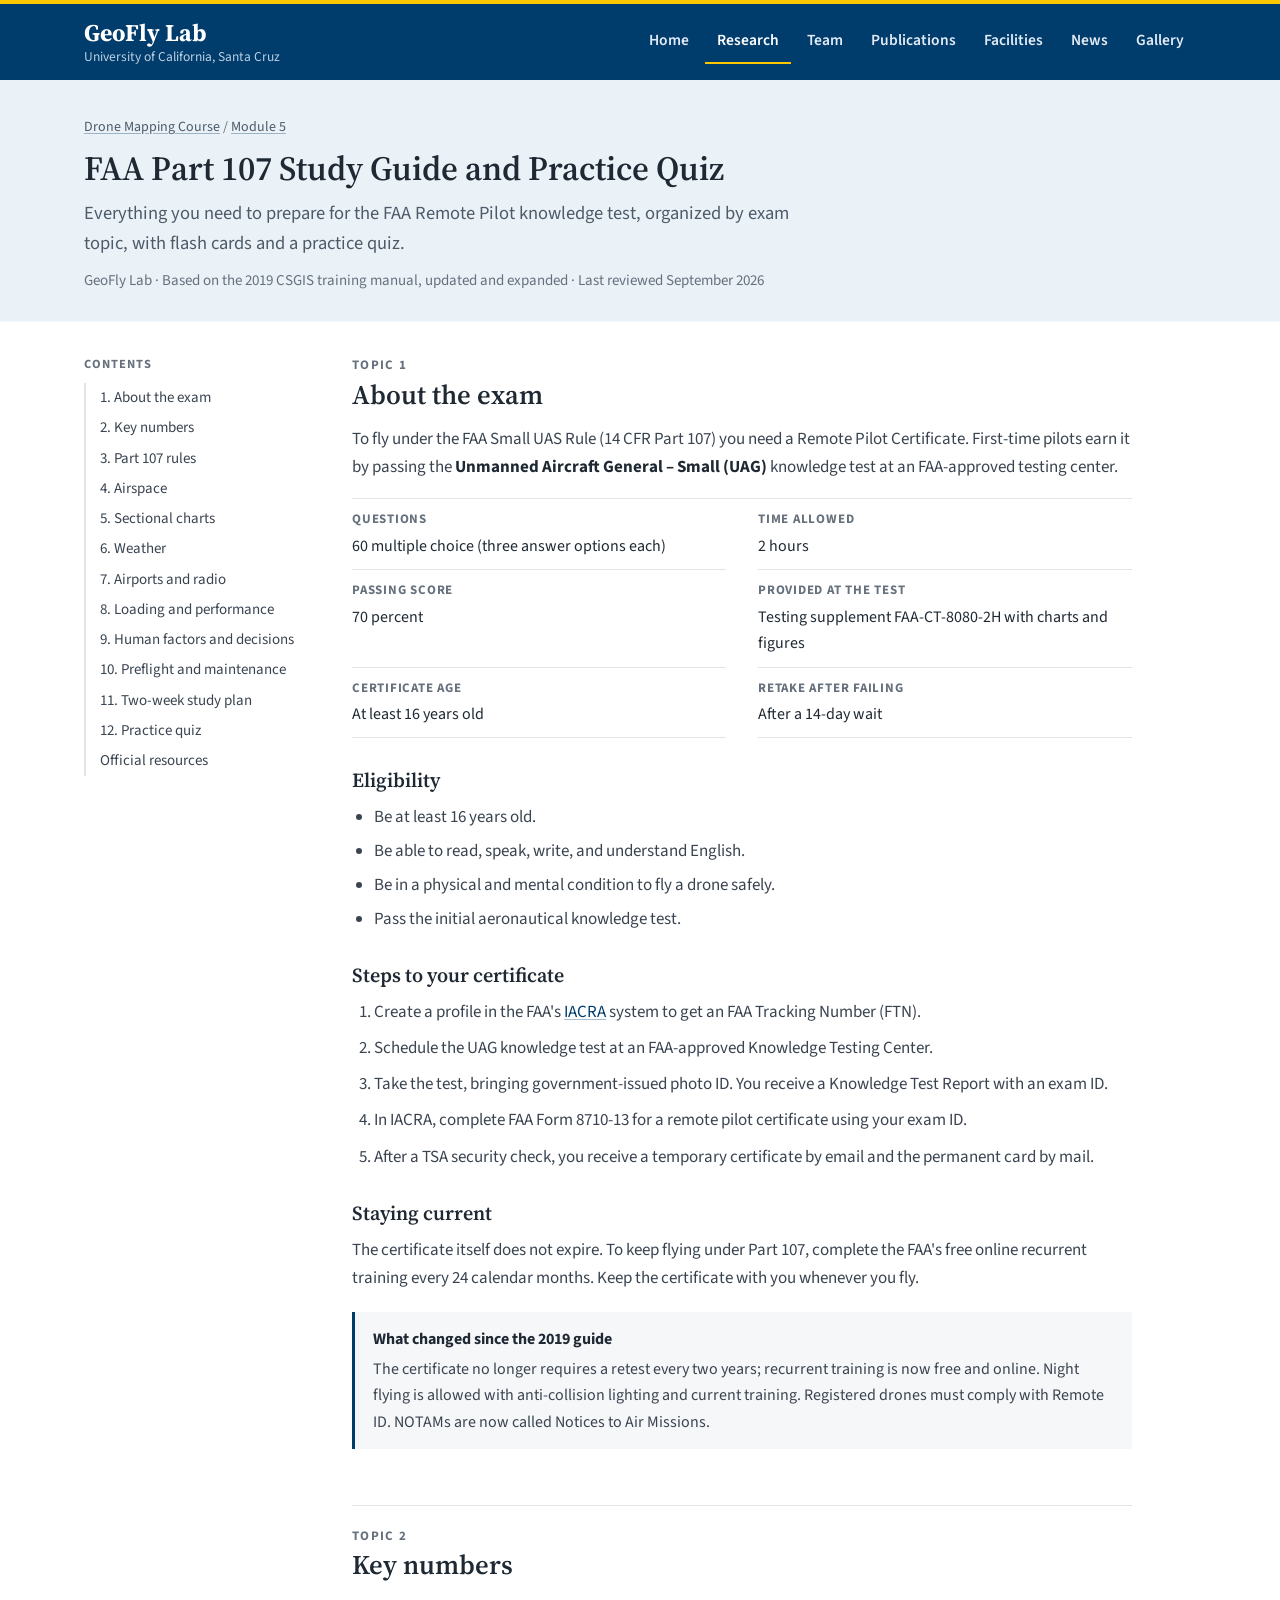
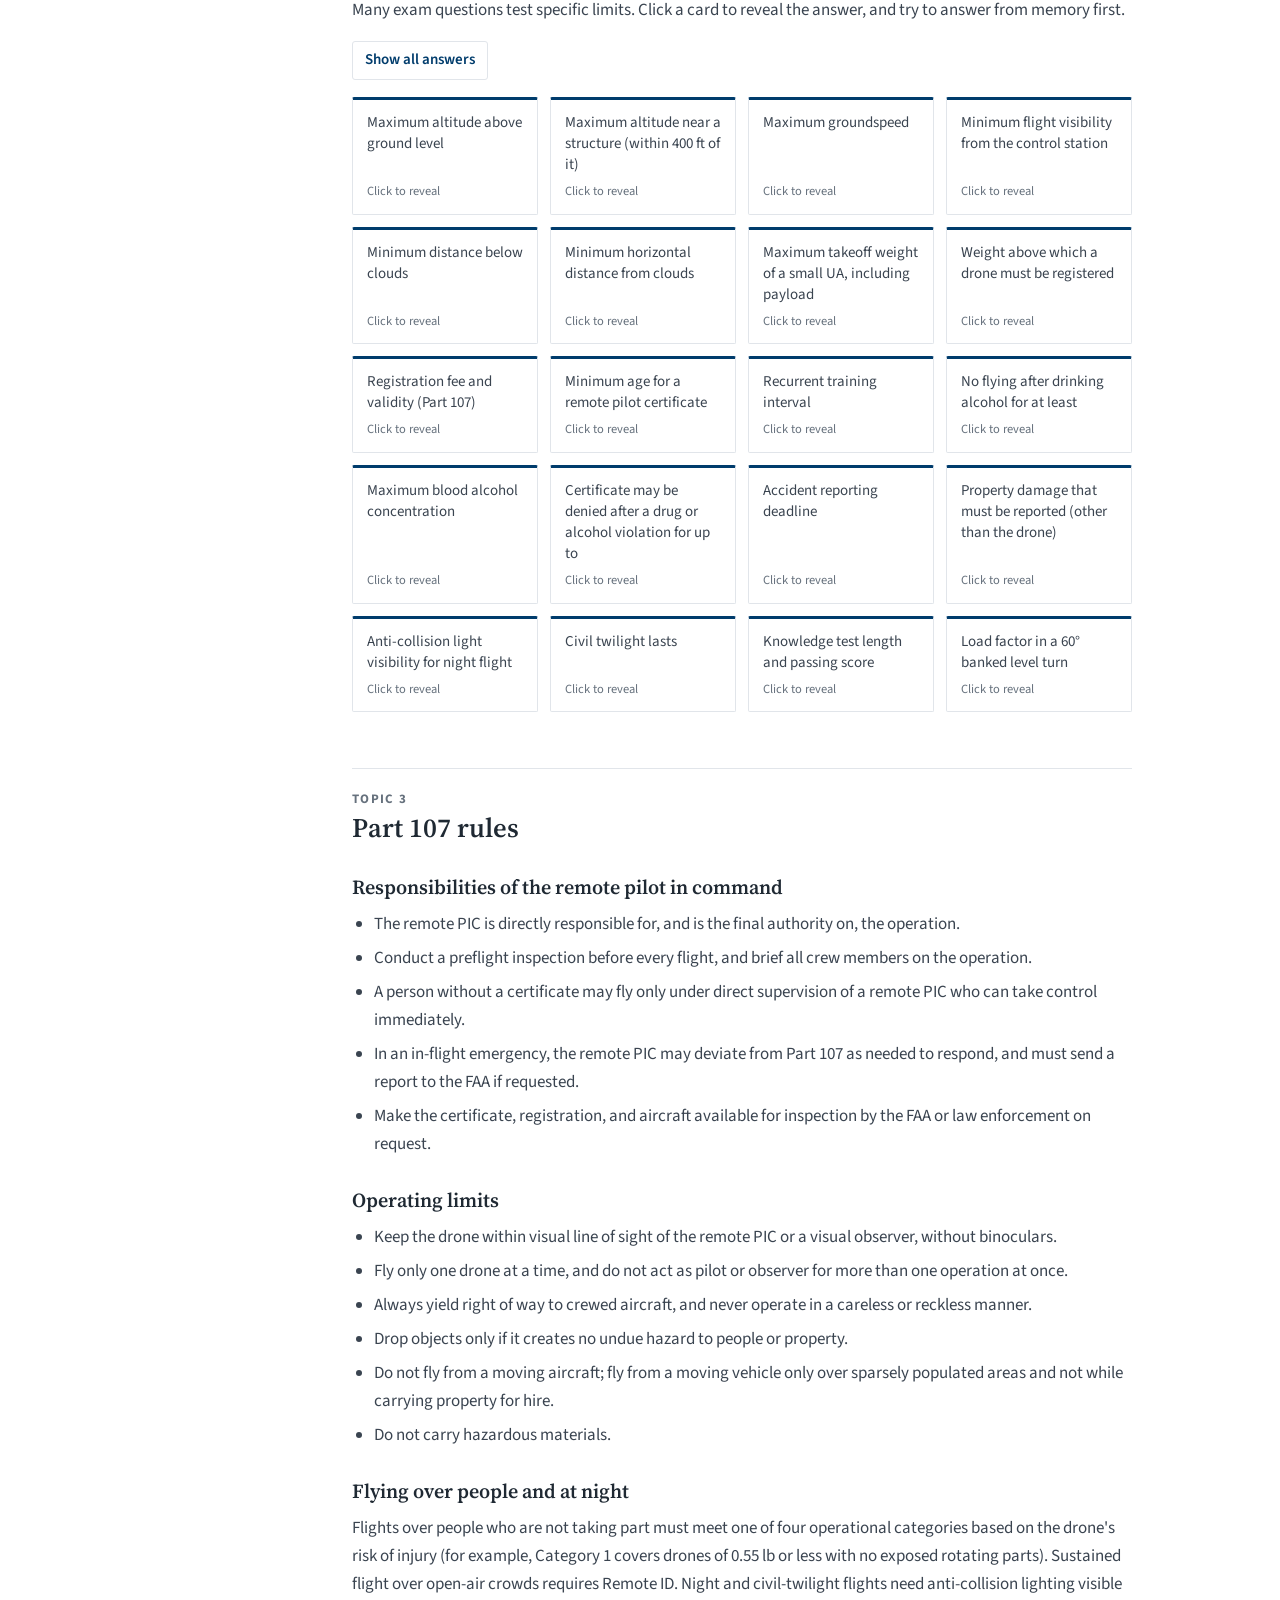
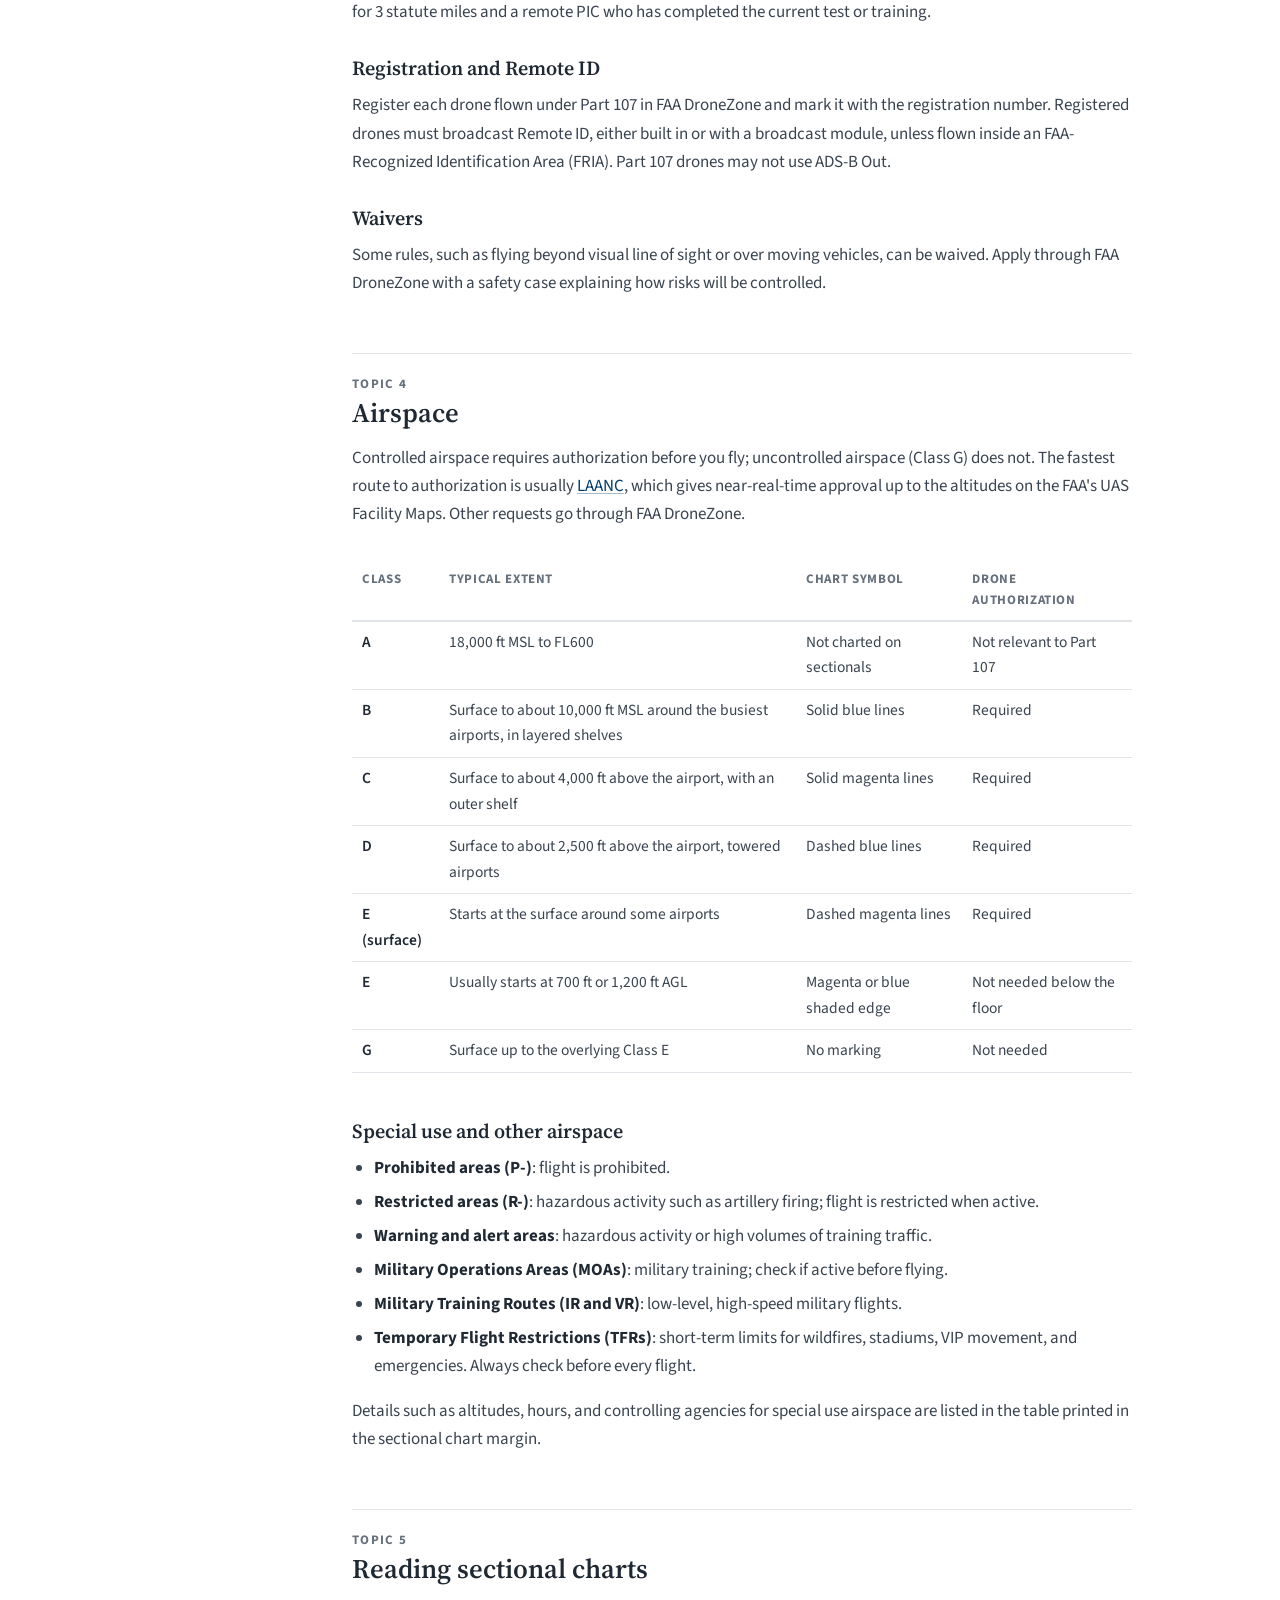
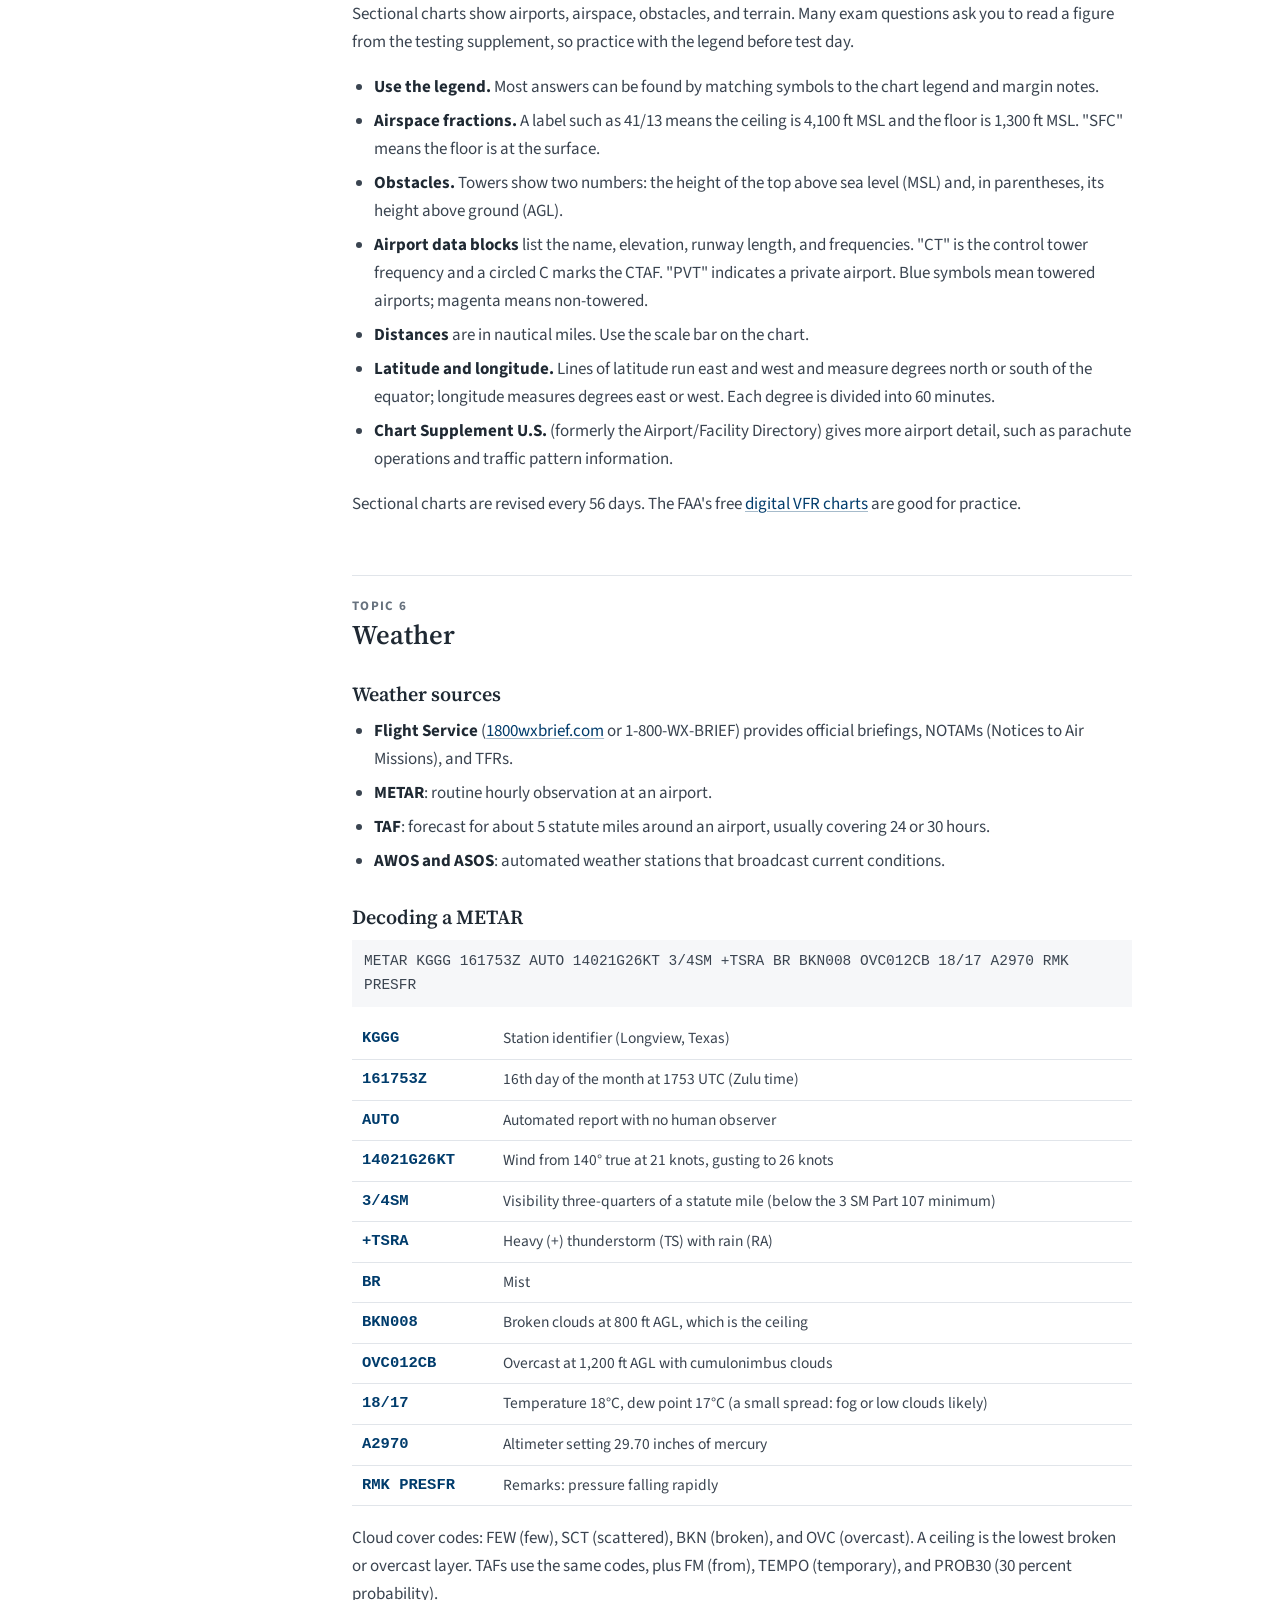
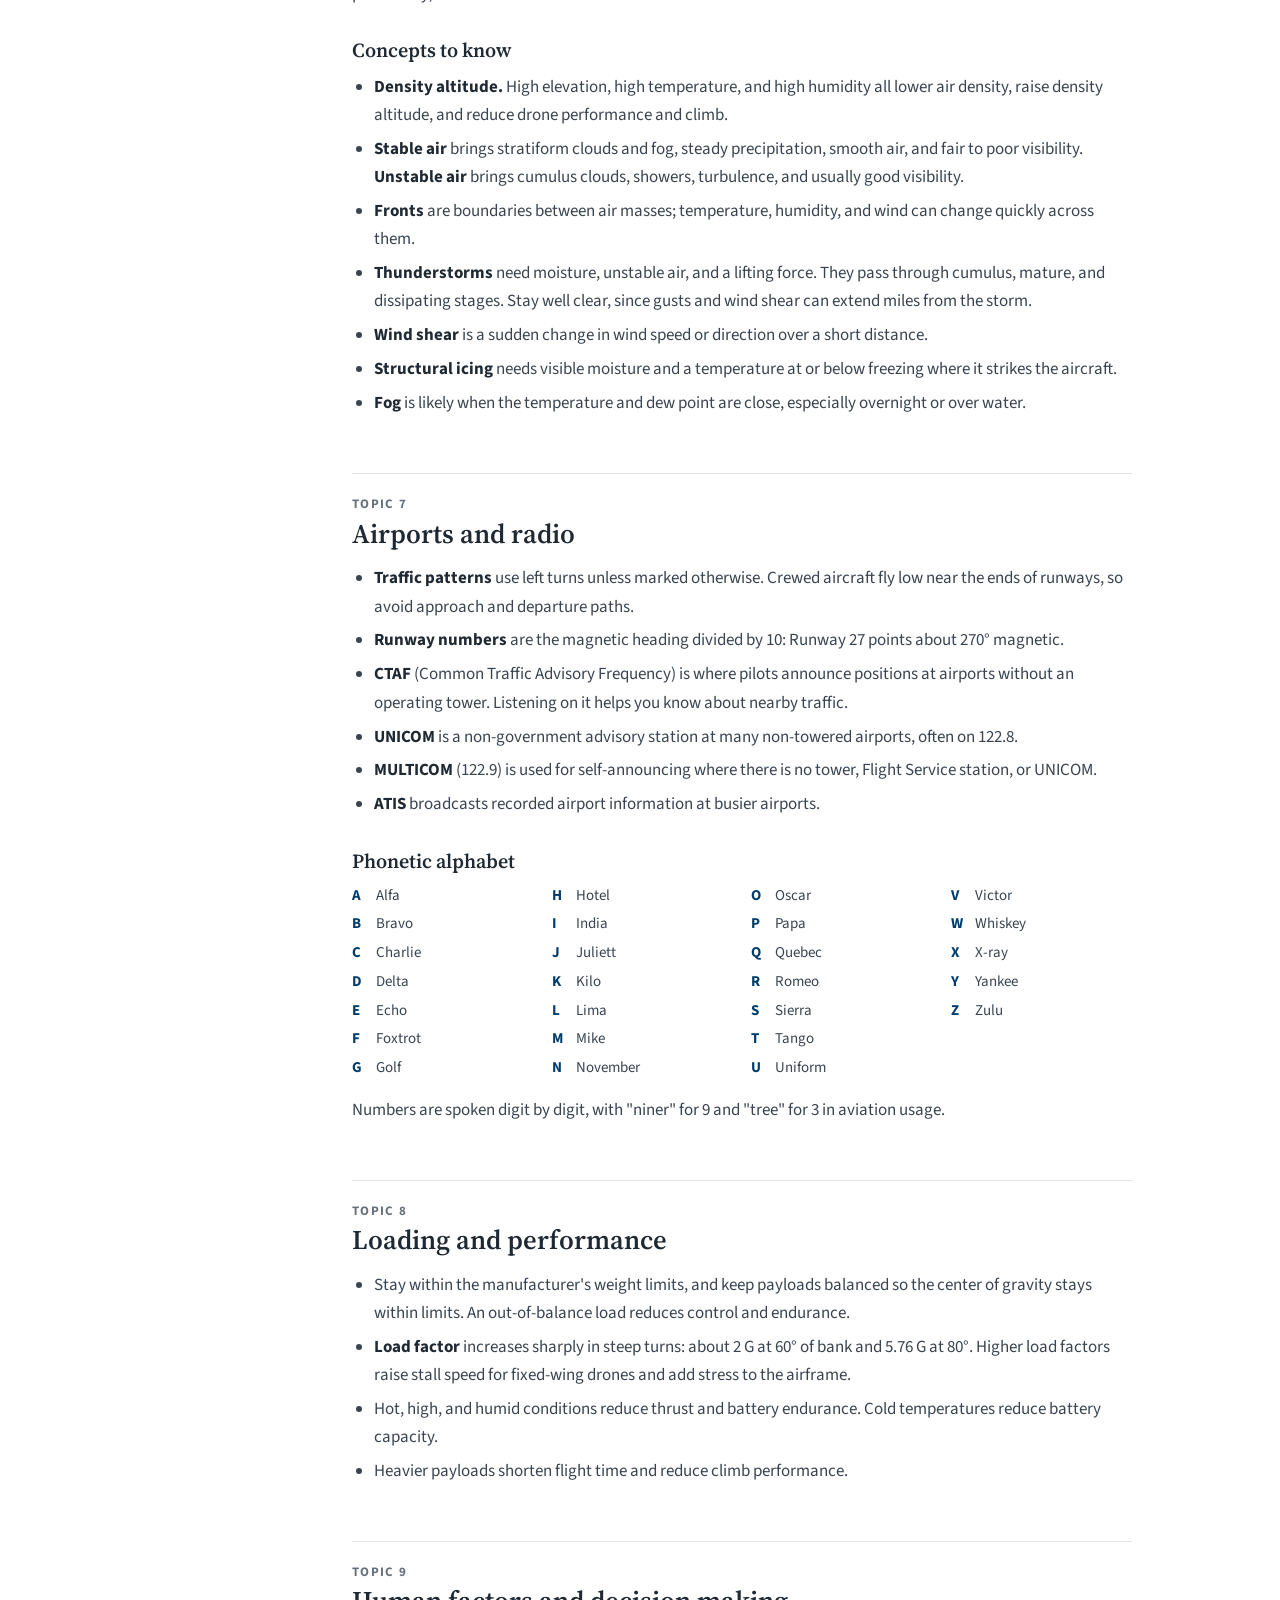
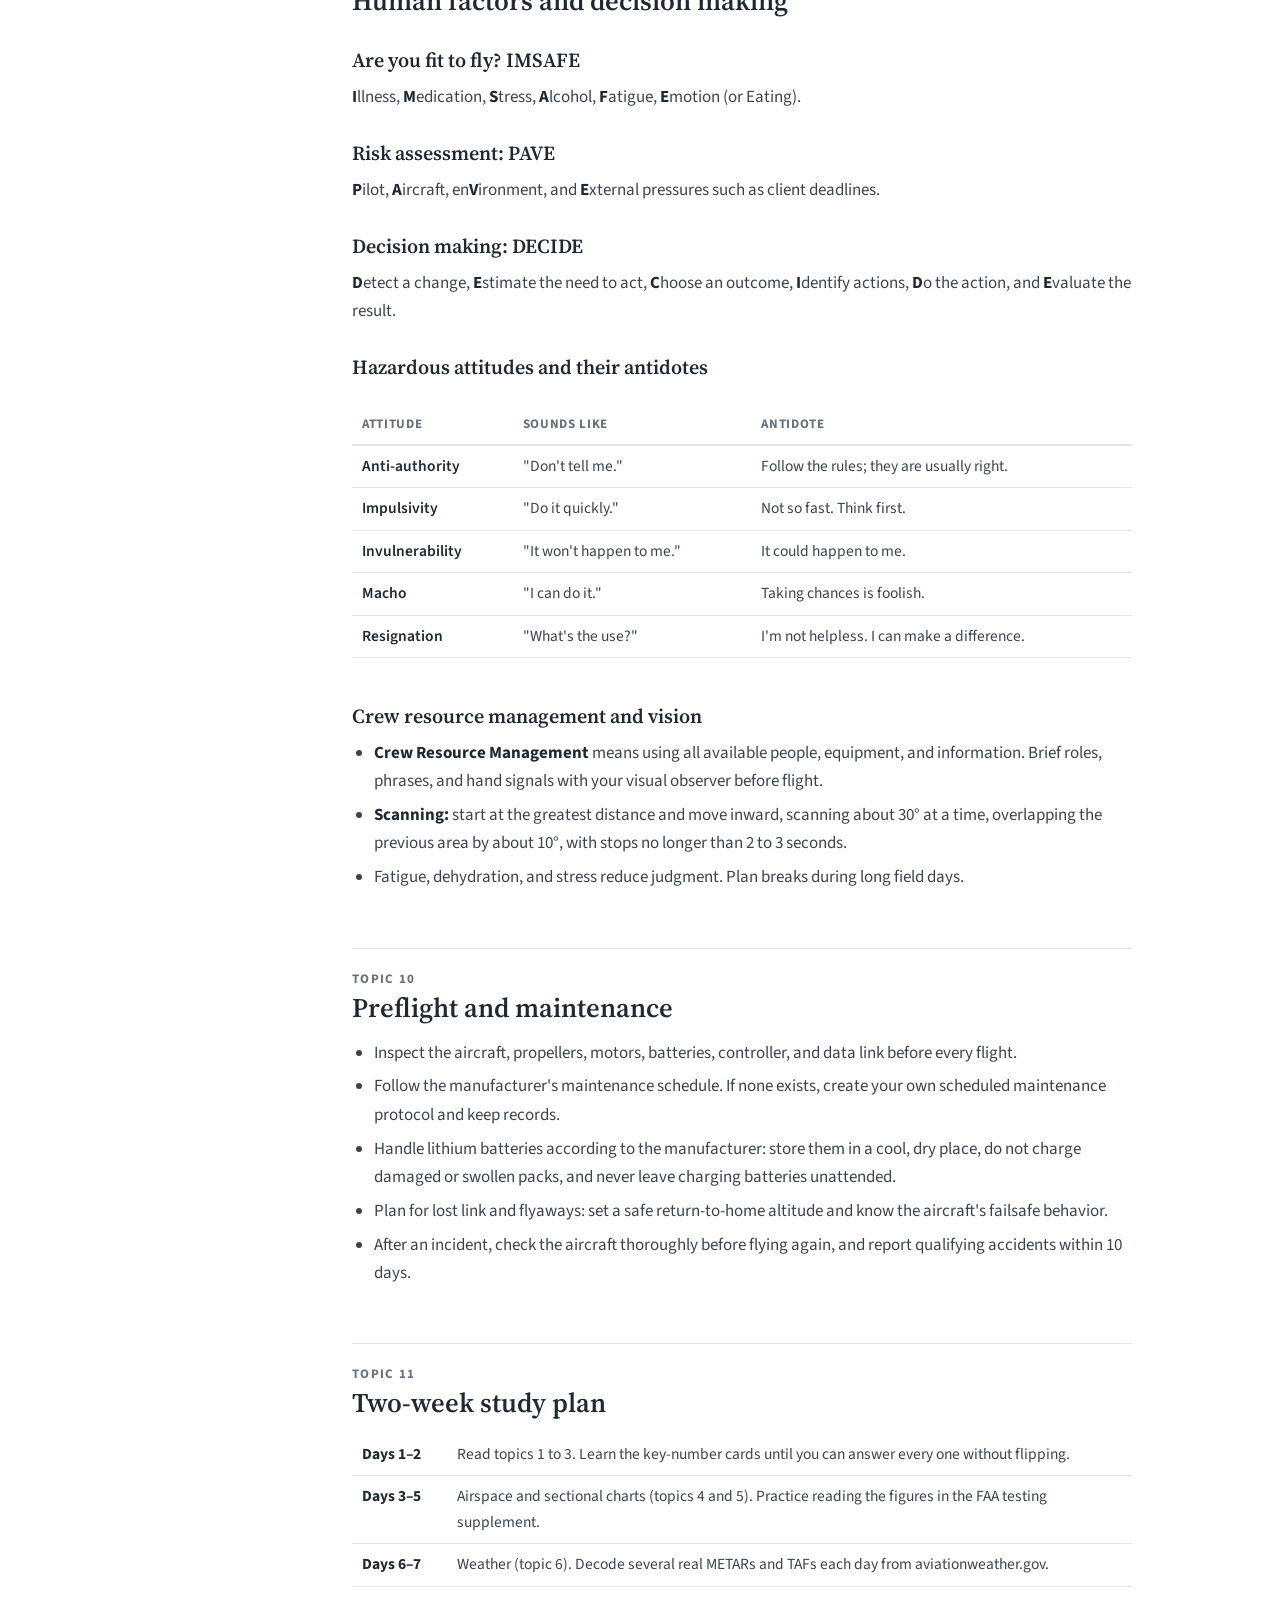
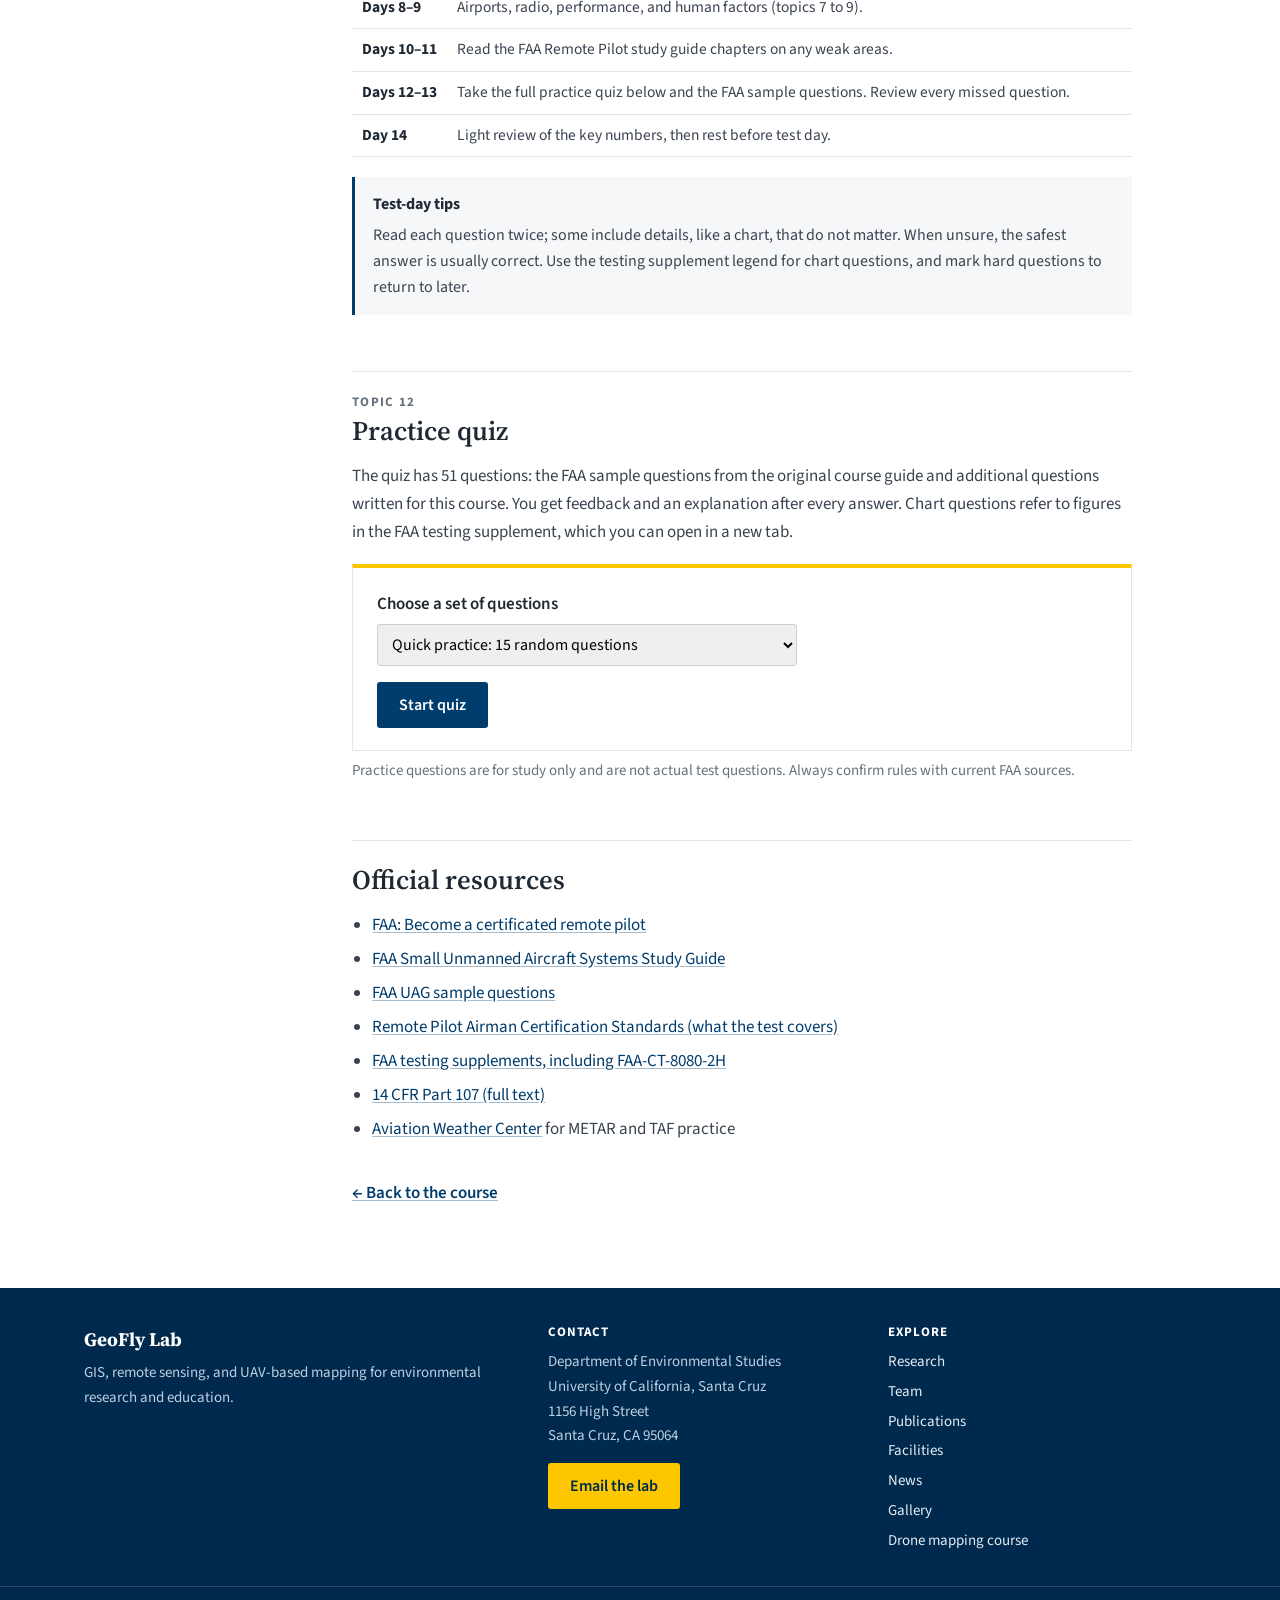
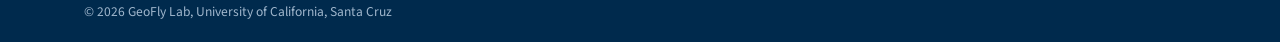
==== part107.html @ 072c8b33 "Add an online Part 107 study guide and practice quiz - New part107.html replaces the 2019 PDF self-s" ====
<!DOCTYPE html>
<html lang="en">
<head>
    <meta charset="utf-8">
    <meta name="viewport" content="width=device-width, initial-scale=1">
    <title>Part 107 Study Guide and Practice Quiz | GeoFly Lab</title>
    <meta name="description" content="Free study guide and interactive practice quiz for the FAA Part 107 Remote Pilot knowledge test, from GeoFly Lab at UC Santa Cruz.">
    <meta name="author" content="GeoFly Lab">
    <link rel="icon" type="image/png" href="https://geofly.io/static/picture/geoflylab_logo.png">
    <link rel="preconnect" href="https://fonts.googleapis.com">
    <link rel="preconnect" href="https://fonts.gstatic.com" crossorigin>
    <link rel="stylesheet" href="https://fonts.googleapis.com/css2?family=Source+Sans+3:wght@400;600;700&family=Source+Serif+4:opsz,wght@8..60,600;8..60,700&display=swap">
    <link rel="stylesheet" href="assets/course.css">
</head>
<body>
<header class="site-header">
    <div class="wrap">
        <a class="brand" href="https://geofly.io/">
            <span class="brand-name">GeoFly Lab</span>
            <span class="brand-sub">University of California, Santa Cruz</span>
        </a>
        <button class="nav-toggle" type="button" aria-expanded="false" aria-controls="site-nav">Menu</button>
        <nav class="site-nav" id="site-nav" aria-label="Main">
            <ul>
                <li><a href="https://geofly.io/">Home</a></li>
                <li><a href="https://geofly.io/project.html" aria-current="page">Research</a></li>
                <li><a href="https://geofly.io/team.html">Team</a></li>
                <li><a href="https://geofly.io/publication.html">Publications</a></li>
                <li><a href="https://geofly.io/facility.html">Facilities</a></li>
                <li><a href="https://geofly.io/post.html">News</a></li>
                <li><a href="https://geofly.io/gallery.html">Gallery</a></li>
            </ul>
        </nav>
    </div>
</header>
<main>
<div class="wrap">
    <div class="page-head">
        <p class="crumbs"><a href="./">Drone Mapping Course</a> / <a href="./#module-5">Module 5</a></p>
        <h1>FAA Part 107 Study Guide and Practice Quiz</h1>
        <p class="lede">Everything you need to prepare for the FAA Remote Pilot knowledge test, organized by exam topic, with flash cards and a practice quiz.</p>
        <p class="course-meta">GeoFly Lab &middot; Based on the 2019 CSGIS training manual, updated and expanded &middot; Last reviewed September 2026</p>
    </div>

    <div class="course">
        <nav class="toc" aria-label="Study guide contents">
            <h2>Contents</h2>
            <ol>
                <li><a href="#exam">1. About the exam</a></li>
                <li><a href="#numbers">2. Key numbers</a></li>
                <li><a href="#rules">3. Part 107 rules</a></li>
                <li><a href="#airspace">4. Airspace</a></li>
                <li><a href="#charts">5. Sectional charts</a></li>
                <li><a href="#weather">6. Weather</a></li>
                <li><a href="#airports">7. Airports and radio</a></li>
                <li><a href="#performance">8. Loading and performance</a></li>
                <li><a href="#human">9. Human factors and decisions</a></li>
                <li><a href="#maintenance">10. Preflight and maintenance</a></li>
                <li><a href="#plan">11. Two-week study plan</a></li>
                <li><a href="#practice">12. Practice quiz</a></li>
                <li><a href="#resources">Official resources</a></li>
            </ol>
        </nav>

        <div class="course-body">

<section id="exam">
    <h2 class="first"><span class="module-num">Topic 1</span>About the exam</h2>
    <p>To fly under the FAA Small UAS Rule (14 CFR Part 107) you need a Remote Pilot Certificate. First-time pilots earn it by passing the <strong>Unmanned Aircraft General &ndash; Small (UAG)</strong> knowledge test at an FAA-approved testing center.</p>
    <dl class="facts">
        <div><dt>Questions</dt><dd>60 multiple choice (three answer options each)</dd></div>
        <div><dt>Time allowed</dt><dd>2 hours</dd></div>
        <div><dt>Passing score</dt><dd>70 percent</dd></div>
        <div><dt>Provided at the test</dt><dd>Testing supplement FAA-CT-8080-2H with charts and figures</dd></div>
        <div><dt>Certificate age</dt><dd>At least 16 years old</dd></div>
        <div><dt>Retake after failing</dt><dd>After a 14-day wait</dd></div>
    </dl>

    <h3>Eligibility</h3>
    <ul>
        <li>Be at least 16 years old.</li>
        <li>Be able to read, speak, write, and understand English.</li>
        <li>Be in a physical and mental condition to fly a drone safely.</li>
        <li>Pass the initial aeronautical knowledge test.</li>
    </ul>

    <h3>Steps to your certificate</h3>
    <ol class="steps-list">
        <li>Create a profile in the FAA's <a href="https://iacra.faa.gov/">IACRA</a> system to get an FAA Tracking Number (FTN).</li>
        <li>Schedule the UAG knowledge test at an FAA-approved Knowledge Testing Center.</li>
        <li>Take the test, bringing government-issued photo ID. You receive a Knowledge Test Report with an exam ID.</li>
        <li>In IACRA, complete FAA Form 8710-13 for a remote pilot certificate using your exam ID.</li>
        <li>After a TSA security check, you receive a temporary certificate by email and the permanent card by mail.</li>
    </ol>

    <h3>Staying current</h3>
    <p>The certificate itself does not expire. To keep flying under Part 107, complete the FAA's free online recurrent training every 24 calendar months. Keep the certificate with you whenever you fly.</p>

    <div class="callout">
        <span class="callout-title">What changed since the 2019 guide</span>
        <p>The certificate no longer requires a retest every two years; recurrent training is now free and online. Night flying is allowed with anti-collision lighting and current training. Registered drones must comply with Remote ID. NOTAMs are now called Notices to Air Missions.</p>
    </div>
</section>

<section id="numbers">
    <h2><span class="module-num">Topic 2</span>Key numbers</h2>
    <p>Many exam questions test specific limits. Click a card to reveal the answer, and try to answer from memory first.</p>
    <p><button type="button" class="text-button" id="flip-all">Show all answers</button></p>
    <div class="cards">
        <button type="button" class="card-flip" aria-pressed="false"><span class="front">Maximum altitude above ground level</span><span class="back">400 ft AGL</span><span class="hint">Click to reveal</span></button>
        <button type="button" class="card-flip" aria-pressed="false"><span class="front">Maximum altitude near a structure (within 400 ft of it)</span><span class="back">400 ft above its top</span><span class="hint">Click to reveal</span></button>
        <button type="button" class="card-flip" aria-pressed="false"><span class="front">Maximum groundspeed</span><span class="back">100 mph (87 knots)</span><span class="hint">Click to reveal</span></button>
        <button type="button" class="card-flip" aria-pressed="false"><span class="front">Minimum flight visibility from the control station</span><span class="back">3 statute miles</span><span class="hint">Click to reveal</span></button>
        <button type="button" class="card-flip" aria-pressed="false"><span class="front">Minimum distance below clouds</span><span class="back">500 ft</span><span class="hint">Click to reveal</span></button>
        <button type="button" class="card-flip" aria-pressed="false"><span class="front">Minimum horizontal distance from clouds</span><span class="back">2,000 ft</span><span class="hint">Click to reveal</span></button>
        <button type="button" class="card-flip" aria-pressed="false"><span class="front">Maximum takeoff weight of a small UA, including payload</span><span class="back">Less than 55 lb</span><span class="hint">Click to reveal</span></button>
        <button type="button" class="card-flip" aria-pressed="false"><span class="front">Weight above which a drone must be registered</span><span class="back">0.55 lb (250 g)</span><span class="hint">Click to reveal</span></button>
        <button type="button" class="card-flip" aria-pressed="false"><span class="front">Registration fee and validity (Part 107)</span><span class="back">$5 per drone, 3 years</span><span class="hint">Click to reveal</span></button>
        <button type="button" class="card-flip" aria-pressed="false"><span class="front">Minimum age for a remote pilot certificate</span><span class="back">16 years</span><span class="hint">Click to reveal</span></button>
        <button type="button" class="card-flip" aria-pressed="false"><span class="front">Recurrent training interval</span><span class="back">Every 24 calendar months</span><span class="hint">Click to reveal</span></button>
        <button type="button" class="card-flip" aria-pressed="false"><span class="front">No flying after drinking alcohol for at least</span><span class="back">8 hours</span><span class="hint">Click to reveal</span></button>
        <button type="button" class="card-flip" aria-pressed="false"><span class="front">Maximum blood alcohol concentration</span><span class="back">Less than 0.04%</span><span class="hint">Click to reveal</span></button>
        <button type="button" class="card-flip" aria-pressed="false"><span class="front">Certificate may be denied after a drug or alcohol violation for up to</span><span class="back">1 year</span><span class="hint">Click to reveal</span></button>
        <button type="button" class="card-flip" aria-pressed="false"><span class="front">Accident reporting deadline</span><span class="back">10 calendar days</span><span class="hint">Click to reveal</span></button>
        <button type="button" class="card-flip" aria-pressed="false"><span class="front">Property damage that must be reported (other than the drone)</span><span class="back">More than $500</span><span class="hint">Click to reveal</span></button>
        <button type="button" class="card-flip" aria-pressed="false"><span class="front">Anti-collision light visibility for night flight</span><span class="back">3 statute miles</span><span class="hint">Click to reveal</span></button>
        <button type="button" class="card-flip" aria-pressed="false"><span class="front">Civil twilight lasts</span><span class="back">30 min before sunrise and after sunset</span><span class="hint">Click to reveal</span></button>
        <button type="button" class="card-flip" aria-pressed="false"><span class="front">Knowledge test length and passing score</span><span class="back">60 questions, 70%</span><span class="hint">Click to reveal</span></button>
        <button type="button" class="card-flip" aria-pressed="false"><span class="front">Load factor in a 60&deg; banked level turn</span><span class="back">2 G</span><span class="hint">Click to reveal</span></button>
    </div>
</section>

<section id="rules">
    <h2><span class="module-num">Topic 3</span>Part 107 rules</h2>
    <h3>Responsibilities of the remote pilot in command</h3>
    <ul>
        <li>The remote PIC is directly responsible for, and is the final authority on, the operation.</li>
        <li>Conduct a preflight inspection before every flight, and brief all crew members on the operation.</li>
        <li>A person without a certificate may fly only under direct supervision of a remote PIC who can take control immediately.</li>
        <li>In an in-flight emergency, the remote PIC may deviate from Part 107 as needed to respond, and must send a report to the FAA if requested.</li>
        <li>Make the certificate, registration, and aircraft available for inspection by the FAA or law enforcement on request.</li>
    </ul>
    <h3>Operating limits</h3>
    <ul>
        <li>Keep the drone within visual line of sight of the remote PIC or a visual observer, without binoculars.</li>
        <li>Fly only one drone at a time, and do not act as pilot or observer for more than one operation at once.</li>
        <li>Always yield right of way to crewed aircraft, and never operate in a careless or reckless manner.</li>
        <li>Drop objects only if it creates no undue hazard to people or property.</li>
        <li>Do not fly from a moving aircraft; fly from a moving vehicle only over sparsely populated areas and not while carrying property for hire.</li>
        <li>Do not carry hazardous materials.</li>
    </ul>
    <h3>Flying over people and at night</h3>
    <p>Flights over people who are not taking part must meet one of four operational categories based on the drone's risk of injury (for example, Category 1 covers drones of 0.55 lb or less with no exposed rotating parts). Sustained flight over open-air crowds requires Remote ID. Night and civil-twilight flights need anti-collision lighting visible for 3 statute miles and a remote PIC who has completed the current test or training.</p>
    <h3>Registration and Remote ID</h3>
    <p>Register each drone flown under Part 107 in FAA DroneZone and mark it with the registration number. Registered drones must broadcast Remote ID, either built in or with a broadcast module, unless flown inside an FAA-Recognized Identification Area (FRIA). Part 107 drones may not use ADS-B Out.</p>
    <h3>Waivers</h3>
    <p>Some rules, such as flying beyond visual line of sight or over moving vehicles, can be waived. Apply through FAA DroneZone with a safety case explaining how risks will be controlled.</p>
</section>

<section id="airspace">
    <h2><span class="module-num">Topic 4</span>Airspace</h2>
    <p>Controlled airspace requires authorization before you fly; uncontrolled airspace (Class G) does not. The fastest route to authorization is usually <a href="https://www.faa.gov/uas/programs_partnerships/data_exchange">LAANC</a>, which gives near-real-time approval up to the altitudes on the FAA's UAS Facility Maps. Other requests go through FAA DroneZone.</p>
    <div class="table-wrap">
        <table class="params">
            <thead><tr><th scope="col">Class</th><th scope="col">Typical extent</th><th scope="col">Chart symbol</th><th scope="col">Drone authorization</th></tr></thead>
            <tbody>
                <tr><th scope="row">A</th><td>18,000 ft MSL to FL600</td><td>Not charted on sectionals</td><td>Not relevant to Part 107</td></tr>
                <tr><th scope="row">B</th><td>Surface to about 10,000 ft MSL around the busiest airports, in layered shelves</td><td>Solid blue lines</td><td>Required</td></tr>
                <tr><th scope="row">C</th><td>Surface to about 4,000 ft above the airport, with an outer shelf</td><td>Solid magenta lines</td><td>Required</td></tr>
                <tr><th scope="row">D</th><td>Surface to about 2,500 ft above the airport, towered airports</td><td>Dashed blue lines</td><td>Required</td></tr>
                <tr><th scope="row">E (surface)</th><td>Starts at the surface around some airports</td><td>Dashed magenta lines</td><td>Required</td></tr>
                <tr><th scope="row">E</th><td>Usually starts at 700 ft or 1,200 ft AGL</td><td>Magenta or blue shaded edge</td><td>Not needed below the floor</td></tr>
                <tr><th scope="row">G</th><td>Surface up to the overlying Class E</td><td>No marking</td><td>Not needed</td></tr>
            </tbody>
        </table>
    </div>
    <h3>Special use and other airspace</h3>
    <ul>
        <li><strong>Prohibited areas (P-)</strong>: flight is prohibited.</li>
        <li><strong>Restricted areas (R-)</strong>: hazardous activity such as artillery firing; flight is restricted when active.</li>
        <li><strong>Warning and alert areas</strong>: hazardous activity or high volumes of training traffic.</li>
        <li><strong>Military Operations Areas (MOAs)</strong>: military training; check if active before flying.</li>
        <li><strong>Military Training Routes (IR and VR)</strong>: low-level, high-speed military flights.</li>
        <li><strong>Temporary Flight Restrictions (TFRs)</strong>: short-term limits for wildfires, stadiums, VIP movement, and emergencies. Always check before every flight.</li>
    </ul>
    <p>Details such as altitudes, hours, and controlling agencies for special use airspace are listed in the table printed in the sectional chart margin.</p>
</section>

<section id="charts">
    <h2><span class="module-num">Topic 5</span>Reading sectional charts</h2>
    <p>Sectional charts show airports, airspace, obstacles, and terrain. Many exam questions ask you to read a figure from the testing supplement, so practice with the legend before test day.</p>
    <ul>
        <li><strong>Use the legend.</strong> Most answers can be found by matching symbols to the chart legend and margin notes.</li>
        <li><strong>Airspace fractions.</strong> A label such as 41/13 means the ceiling is 4,100 ft MSL and the floor is 1,300 ft MSL. "SFC" means the floor is at the surface.</li>
        <li><strong>Obstacles.</strong> Towers show two numbers: the height of the top above sea level (MSL) and, in parentheses, its height above ground (AGL).</li>
        <li><strong>Airport data blocks</strong> list the name, elevation, runway length, and frequencies. "CT" is the control tower frequency and a circled C marks the CTAF. "PVT" indicates a private airport. Blue symbols mean towered airports; magenta means non-towered.</li>
        <li><strong>Distances</strong> are in nautical miles. Use the scale bar on the chart.</li>
        <li><strong>Latitude and longitude.</strong> Lines of latitude run east and west and measure degrees north or south of the equator; longitude measures degrees east or west. Each degree is divided into 60 minutes.</li>
        <li><strong>Chart Supplement U.S.</strong> (formerly the Airport/Facility Directory) gives more airport detail, such as parachute operations and traffic pattern information.</li>
    </ul>
    <p>Sectional charts are revised every 56 days. The FAA's free <a href="https://www.faa.gov/air_traffic/flight_info/aeronav/digital_products/vfr/">digital VFR charts</a> are good for practice.</p>
</section>

<section id="weather">
    <h2><span class="module-num">Topic 6</span>Weather</h2>
    <h3>Weather sources</h3>
    <ul>
        <li><strong>Flight Service</strong> (<a href="https://www.1800wxbrief.com/">1800wxbrief.com</a> or 1-800-WX-BRIEF) provides official briefings, NOTAMs (Notices to Air Missions), and TFRs.</li>
        <li><strong>METAR</strong>: routine hourly observation at an airport.</li>
        <li><strong>TAF</strong>: forecast for about 5 statute miles around an airport, usually covering 24 or 30 hours.</li>
        <li><strong>AWOS and ASOS</strong>: automated weather stations that broadcast current conditions.</li>
    </ul>
    <h3>Decoding a METAR</h3>
    <span class="code">METAR KGGG 161753Z AUTO 14021G26KT 3/4SM +TSRA BR BKN008 OVC012CB 18/17 A2970 RMK PRESFR</span>
    <table class="decode">
        <tbody>
            <tr><th>KGGG</th><td>Station identifier (Longview, Texas)</td></tr>
            <tr><th>161753Z</th><td>16th day of the month at 1753 UTC (Zulu time)</td></tr>
            <tr><th>AUTO</th><td>Automated report with no human observer</td></tr>
            <tr><th>14021G26KT</th><td>Wind from 140&deg; true at 21 knots, gusting to 26 knots</td></tr>
            <tr><th>3/4SM</th><td>Visibility three-quarters of a statute mile (below the 3 SM Part 107 minimum)</td></tr>
            <tr><th>+TSRA</th><td>Heavy (+) thunderstorm (TS) with rain (RA)</td></tr>
            <tr><th>BR</th><td>Mist</td></tr>
            <tr><th>BKN008</th><td>Broken clouds at 800 ft AGL, which is the ceiling</td></tr>
            <tr><th>OVC012CB</th><td>Overcast at 1,200 ft AGL with cumulonimbus clouds</td></tr>
            <tr><th>18/17</th><td>Temperature 18&deg;C, dew point 17&deg;C (a small spread: fog or low clouds likely)</td></tr>
            <tr><th>A2970</th><td>Altimeter setting 29.70 inches of mercury</td></tr>
            <tr><th>RMK PRESFR</th><td>Remarks: pressure falling rapidly</td></tr>
        </tbody>
    </table>
    <p>Cloud cover codes: FEW (few), SCT (scattered), BKN (broken), and OVC (overcast). A ceiling is the lowest broken or overcast layer. TAFs use the same codes, plus FM (from), TEMPO (temporary), and PROB30 (30 percent probability).</p>
    <h3>Concepts to know</h3>
    <ul>
        <li><strong>Density altitude.</strong> High elevation, high temperature, and high humidity all lower air density, raise density altitude, and reduce drone performance and climb.</li>
        <li><strong>Stable air</strong> brings stratiform clouds and fog, steady precipitation, smooth air, and fair to poor visibility. <strong>Unstable air</strong> brings cumulus clouds, showers, turbulence, and usually good visibility.</li>
        <li><strong>Fronts</strong> are boundaries between air masses; temperature, humidity, and wind can change quickly across them.</li>
        <li><strong>Thunderstorms</strong> need moisture, unstable air, and a lifting force. They pass through cumulus, mature, and dissipating stages. Stay well clear, since gusts and wind shear can extend miles from the storm.</li>
        <li><strong>Wind shear</strong> is a sudden change in wind speed or direction over a short distance.</li>
        <li><strong>Structural icing</strong> needs visible moisture and a temperature at or below freezing where it strikes the aircraft.</li>
        <li><strong>Fog</strong> is likely when the temperature and dew point are close, especially overnight or over water.</li>
    </ul>
</section>

<section id="airports">
    <h2><span class="module-num">Topic 7</span>Airports and radio</h2>
    <ul>
        <li><strong>Traffic patterns</strong> use left turns unless marked otherwise. Crewed aircraft fly low near the ends of runways, so avoid approach and departure paths.</li>
        <li><strong>Runway numbers</strong> are the magnetic heading divided by 10: Runway 27 points about 270&deg; magnetic.</li>
        <li><strong>CTAF</strong> (Common Traffic Advisory Frequency) is where pilots announce positions at airports without an operating tower. Listening on it helps you know about nearby traffic.</li>
        <li><strong>UNICOM</strong> is a non-government advisory station at many non-towered airports, often on 122.8.</li>
        <li><strong>MULTICOM</strong> (122.9) is used for self-announcing where there is no tower, Flight Service station, or UNICOM.</li>
        <li><strong>ATIS</strong> broadcasts recorded airport information at busier airports.</li>
    </ul>
    <h3>Phonetic alphabet</h3>
    <ul class="alpha">
        <li><b>A</b> Alfa</li><li><b>B</b> Bravo</li><li><b>C</b> Charlie</li><li><b>D</b> Delta</li><li><b>E</b> Echo</li><li><b>F</b> Foxtrot</li><li><b>G</b> Golf</li>
        <li><b>H</b> Hotel</li><li><b>I</b> India</li><li><b>J</b> Juliett</li><li><b>K</b> Kilo</li><li><b>L</b> Lima</li><li><b>M</b> Mike</li><li><b>N</b> November</li>
        <li><b>O</b> Oscar</li><li><b>P</b> Papa</li><li><b>Q</b> Quebec</li><li><b>R</b> Romeo</li><li><b>S</b> Sierra</li><li><b>T</b> Tango</li><li><b>U</b> Uniform</li>
        <li><b>V</b> Victor</li><li><b>W</b> Whiskey</li><li><b>X</b> X-ray</li><li><b>Y</b> Yankee</li><li><b>Z</b> Zulu</li>
    </ul>
    <p>Numbers are spoken digit by digit, with "niner" for 9 and "tree" for 3 in aviation usage.</p>
</section>

<section id="performance">
    <h2><span class="module-num">Topic 8</span>Loading and performance</h2>
    <ul>
        <li>Stay within the manufacturer's weight limits, and keep payloads balanced so the center of gravity stays within limits. An out-of-balance load reduces control and endurance.</li>
        <li><strong>Load factor</strong> increases sharply in steep turns: about 2 G at 60&deg; of bank and 5.76 G at 80&deg;. Higher load factors raise stall speed for fixed-wing drones and add stress to the airframe.</li>
        <li>Hot, high, and humid conditions reduce thrust and battery endurance. Cold temperatures reduce battery capacity.</li>
        <li>Heavier payloads shorten flight time and reduce climb performance.</li>
    </ul>
</section>

<section id="human">
    <h2><span class="module-num">Topic 9</span>Human factors and decision making</h2>
    <h3>Are you fit to fly? IMSAFE</h3>
    <p><strong>I</strong>llness, <strong>M</strong>edication, <strong>S</strong>tress, <strong>A</strong>lcohol, <strong>F</strong>atigue, <strong>E</strong>motion (or Eating).</p>
    <h3>Risk assessment: PAVE</h3>
    <p><strong>P</strong>ilot, <strong>A</strong>ircraft, en<strong>V</strong>ironment, and <strong>E</strong>xternal pressures such as client deadlines.</p>
    <h3>Decision making: DECIDE</h3>
    <p><strong>D</strong>etect a change, <strong>E</strong>stimate the need to act, <strong>C</strong>hoose an outcome, <strong>I</strong>dentify actions, <strong>D</strong>o the action, and <strong>E</strong>valuate the result.</p>
    <h3>Hazardous attitudes and their antidotes</h3>
    <div class="table-wrap">
        <table class="params">
            <thead><tr><th scope="col">Attitude</th><th scope="col">Sounds like</th><th scope="col">Antidote</th></tr></thead>
            <tbody>
                <tr><th scope="row">Anti-authority</th><td>"Don't tell me."</td><td>Follow the rules; they are usually right.</td></tr>
                <tr><th scope="row">Impulsivity</th><td>"Do it quickly."</td><td>Not so fast. Think first.</td></tr>
                <tr><th scope="row">Invulnerability</th><td>"It won't happen to me."</td><td>It could happen to me.</td></tr>
                <tr><th scope="row">Macho</th><td>"I can do it."</td><td>Taking chances is foolish.</td></tr>
                <tr><th scope="row">Resignation</th><td>"What's the use?"</td><td>I'm not helpless. I can make a difference.</td></tr>
            </tbody>
        </table>
    </div>
    <h3>Crew resource management and vision</h3>
    <ul>
        <li><strong>Crew Resource Management</strong> means using all available people, equipment, and information. Brief roles, phrases, and hand signals with your visual observer before flight.</li>
        <li><strong>Scanning:</strong> start at the greatest distance and move inward, scanning about 30&deg; at a time, overlapping the previous area by about 10&deg;, with stops no longer than 2 to 3 seconds.</li>
        <li>Fatigue, dehydration, and stress reduce judgment. Plan breaks during long field days.</li>
    </ul>
</section>

<section id="maintenance">
    <h2><span class="module-num">Topic 10</span>Preflight and maintenance</h2>
    <ul>
        <li>Inspect the aircraft, propellers, motors, batteries, controller, and data link before every flight.</li>
        <li>Follow the manufacturer's maintenance schedule. If none exists, create your own scheduled maintenance protocol and keep records.</li>
        <li>Handle lithium batteries according to the manufacturer: store them in a cool, dry place, do not charge damaged or swollen packs, and never leave charging batteries unattended.</li>
        <li>Plan for lost link and flyaways: set a safe return-to-home altitude and know the aircraft's failsafe behavior.</li>
        <li>After an incident, check the aircraft thoroughly before flying again, and report qualifying accidents within 10 days.</li>
    </ul>
</section>

<section id="plan">
    <h2><span class="module-num">Topic 11</span>Two-week study plan</h2>
    <div class="table-wrap">
        <table class="plan">
            <tbody>
                <tr><th scope="row">Days 1&ndash;2</th><td>Read topics 1 to 3. Learn the key-number cards until you can answer every one without flipping.</td></tr>
                <tr><th scope="row">Days 3&ndash;5</th><td>Airspace and sectional charts (topics 4 and 5). Practice reading the figures in the FAA testing supplement.</td></tr>
                <tr><th scope="row">Days 6&ndash;7</th><td>Weather (topic 6). Decode several real METARs and TAFs each day from aviationweather.gov.</td></tr>
                <tr><th scope="row">Days 8&ndash;9</th><td>Airports, radio, performance, and human factors (topics 7 to 9).</td></tr>
                <tr><th scope="row">Days 10&ndash;11</th><td>Read the FAA Remote Pilot study guide chapters on any weak areas.</td></tr>
                <tr><th scope="row">Days 12&ndash;13</th><td>Take the full practice quiz below and the FAA sample questions. Review every missed question.</td></tr>
                <tr><th scope="row">Day 14</th><td>Light review of the key numbers, then rest before test day.</td></tr>
            </tbody>
        </table>
    </div>
    <div class="callout">
        <span class="callout-title">Test-day tips</span>
        <p>Read each question twice; some include details, like a chart, that do not matter. When unsure, the safest answer is usually correct. Use the testing supplement legend for chart questions, and mark hard questions to return to later.</p>
    </div>
</section>

<section id="practice">
    <h2><span class="module-num">Topic 12</span>Practice quiz</h2>
    <p>The quiz has <span id="quiz-count">51</span> questions: the FAA sample questions from the original course guide and additional questions written for this course. You get feedback and an explanation after every answer. Chart questions refer to figures in the FAA testing supplement, which you can open in a new tab.</p>
    <div class="quiz" id="quiz">
        <div class="quiz-setup">
            <label for="quiz-mode">Choose a set of questions</label>
            <select id="quiz-mode">
                <option value="quick">Quick practice: 15 random questions</option>
                <option value="all">Full practice: all questions</option>
                <option value="nochart">All questions except chart figures</option>
                <option value="reg">Regulations only</option>
                <option value="air">Airspace and charts only</option>
                <option value="wx">Weather only</option>
                <option value="ops">Operations and human factors only</option>
            </select>
            <div><button type="button" class="button" id="quiz-start">Start quiz</button></div>
        </div>
        <div class="quiz-run" hidden>
            <div class="quiz-top"><span class="quiz-progress"></span><span class="quiz-cat"></span></div>
            <div class="quiz-bar"><span></span></div>
            <p class="quiz-fig" hidden></p>
            <p class="quiz-q" tabindex="-1"></p>
            <div class="quiz-opts"></div>
            <p class="quiz-feedback" role="status" hidden></p>
            <button type="button" class="button" id="quiz-next" hidden>Next question</button>
        </div>
        <div class="quiz-done" hidden>
            <p class="quiz-score" tabindex="-1"></p>
            <div class="quiz-review"></div>
            <div class="quiz-actions">
                <button type="button" class="button" id="quiz-retry">Retry missed questions</button>
                <button type="button" class="button button-outline" id="quiz-again">Choose another set</button>
            </div>
        </div>
    </div>
    <p style="font-size:15px;color:var(--muted)">Practice questions are for study only and are not actual test questions. Always confirm rules with current FAA sources.</p>
</section>

<section id="resources" class="resources">
    <h2>Official resources</h2>
    <ul>
        <li><a href="https://www.faa.gov/uas/commercial_operators/become_a_drone_pilot">FAA: Become a certificated remote pilot</a></li>
        <li><a href="https://www.faa.gov/sites/faa.gov/files/regulations_policies/handbooks_manuals/aviation/remote_pilot_study_guide.pdf">FAA Small Unmanned Aircraft Systems Study Guide</a></li>
        <li><a href="https://www.faa.gov/sites/faa.gov/files/training_testing/testing/test_questions/uag_questions.pdf">FAA UAG sample questions</a></li>
        <li><a href="https://www.faa.gov/training_testing/testing/acs/uas_acs.pdf">Remote Pilot Airman Certification Standards (what the test covers)</a></li>
        <li><a href="https://www.faa.gov/training_testing/testing/supplements">FAA testing supplements, including FAA-CT-8080-2H</a></li>
        <li><a href="https://www.ecfr.gov/current/title-14/chapter-I/subchapter-F/part-107">14 CFR Part 107 (full text)</a></li>
        <li><a href="https://aviationweather.gov/">Aviation Weather Center</a> for METAR and TAF practice</li>
    </ul>
    <p class="back"><a href="./#module-5">&larr; Back to the course</a></p>
</section>

        </div>
    </div>
</div>
</main>
<footer class="site-footer" id="contact">
    <div class="wrap">
        <div>
            <div class="footer-name">GeoFly Lab</div>
            <p>GIS, remote sensing, and UAV-based mapping for environmental research and education.</p>
        </div>
        <div>
            <h2>Contact</h2>
            <p>Department of Environmental Studies<br>University of California, Santa Cruz<br>1156 High Street<br>Santa Cruz, CA 95064</p>
            <p><a class="button button-gold" href="mailto:geoflylab@gmail.com?subject=GeoFly%20Lab%20inquiry">Email the lab</a></p>
        </div>
        <div>
            <h2>Explore</h2>
            <ul>
                <li><a href="https://geofly.io/project.html">Research</a></li>
                <li><a href="https://geofly.io/team.html">Team</a></li>
                <li><a href="https://geofly.io/publication.html">Publications</a></li>
                <li><a href="https://geofly.io/facility.html">Facilities</a></li>
                <li><a href="https://geofly.io/post.html">News</a></li>
                <li><a href="https://geofly.io/gallery.html">Gallery</a></li>
                <li><a href="https://geofly.io/DroneMapping/">Drone mapping course</a></li>
            </ul>
        </div>
    </div>
    <div class="copyright">
        <div class="wrap">&copy; 2026 GeoFly Lab, University of California, Santa Cruz</div>
    </div>
</footer>
<script>
(function () {
    var btn = document.querySelector('.nav-toggle');
    var nav = document.getElementById('site-nav');
    if (!btn || !nav) return;
    btn.addEventListener('click', function () {
        var open = nav.classList.toggle('open');
        btn.setAttribute('aria-expanded', open ? 'true' : 'false');
    });
})();
</script>
<script src="assets/quiz.js"></script>
</body>
</html>
---- assets/course.css ----
/* =====================================================================
   GeoFly Lab — site stylesheet
   A plain, conservative academic layout. UC Santa Cruz navy + gold accent.
   ===================================================================== */

:root {
    --navy: #003c6c;
    --navy-dark: #002a4d;
    --gold: #fdc700;
    --ink: #1f2933;
    --text: #3a4450;
    --muted: #66717d;
    --line: #e1e5ea;
    --bg-soft: #f6f7f9;
    --serif: 'Source Serif 4', Georgia, 'Times New Roman', serif;
    --sans: 'Source Sans 3', -apple-system, BlinkMacSystemFont, 'Segoe UI', Helvetica, Arial, sans-serif;
    --wrap: 1160px;
}

*, *::before, *::after { box-sizing: border-box; }
html { -webkit-text-size-adjust: 100%; }
body {
    margin: 0;
    font-family: var(--sans);
    font-size: 17px;
    line-height: 1.65;
    color: var(--text);
    background: #fff;
    -webkit-font-smoothing: antialiased;
}
img { max-width: 100%; height: auto; display: block; }
a { color: var(--navy); text-decoration: underline; text-decoration-color: rgba(0, 60, 108, .35); text-underline-offset: 2px; }
a:hover { color: var(--navy-dark); text-decoration-color: var(--navy-dark); }
h1, h2, h3, h4, h5 {
    font-family: var(--serif);
    color: var(--ink);
    font-weight: 600;
    line-height: 1.25;
    margin: 1.6em 0 .5em;
}
h1 { font-size: 34px; }
h2 { font-size: 26px; }
h3 { font-size: 21px; }
h4, h5 { font-size: 18px; }
p { margin: 0 0 1em; }
ul, ol { padding-left: 1.3em; margin: 0 0 1em; }
li { margin-bottom: .35em; }
hr { border: 0; border-top: 1px solid var(--line); margin: 40px 0; }
strong { color: var(--ink); }

.wrap { max-width: var(--wrap); margin: 0 auto; padding: 0 24px; }

/* ---------- Header ---------- */
.site-header {
    border-top: 4px solid var(--navy);
    border-bottom: 1px solid var(--line);
    background: #fff;
}
.site-header .wrap {
    display: flex;
    align-items: center;
    justify-content: space-between;
    gap: 24px;
    min-height: 76px;
}
.brand { text-decoration: none; color: var(--ink); display: block; line-height: 1.2; }
.brand:hover { color: var(--ink); }
.brand-name { font-family: var(--serif); font-size: 24px; font-weight: 700; color: var(--navy); display: block; }
.brand-sub { font-size: 13.5px; color: var(--muted); display: block; margin-top: 2px; }
.site-nav ul { list-style: none; margin: 0; padding: 0; display: flex; gap: 4px; }
.site-nav li { margin: 0; }
.site-nav a {
    display: block;
    padding: 8px 12px;
    font-size: 15.5px;
    font-weight: 600;
    color: var(--text);
    text-decoration: none;
    border-bottom: 2px solid transparent;
}
.site-nav a:hover { color: var(--navy); }
.site-nav a[aria-current="page"] { color: var(--navy); border-bottom-color: var(--gold); }
.nav-toggle {
    display: none;
    font: inherit;
    font-size: 15px;
    font-weight: 600;
    color: var(--navy);
    background: none;
    border: 1px solid var(--line);
    border-radius: 4px;
    padding: 6px 12px;
    cursor: pointer;
}
@media (max-width: 820px) {
    .nav-toggle { display: block; }
    .site-nav { display: none; width: 100%; }
    .site-nav.open { display: block; }
    .site-header .wrap { flex-wrap: wrap; min-height: 64px; padding-top: 10px; padding-bottom: 10px; }
    .site-nav ul { flex-direction: column; gap: 0; padding: 6px 0 4px; border-top: 1px solid var(--line); }
    .site-nav a { padding: 10px 2px; border-bottom: 0; }
    .site-nav a[aria-current="page"] { border-left: 3px solid var(--gold); padding-left: 10px; }
    .brand-name { font-size: 21px; }
}

/* ---------- Page heading ---------- */
main { display: block; padding-bottom: 64px; }
.page-head { padding: 40px 0 22px; border-bottom: 1px solid var(--line); margin-bottom: 32px; }
.page-head h1 { margin: 0 0 8px; }
.page-head .lede { font-size: 18.5px; color: var(--muted); margin: 0; max-width: 720px; }
.crumbs { font-size: 14px; color: var(--muted); margin: 0 0 8px; }
.crumbs a { color: var(--muted); }
.meta { font-size: 15px; color: var(--muted); margin: 0; }

/* ---------- Home ---------- */
.intro { display: grid; grid-template-columns: 1.05fr 1fr; gap: 40px; align-items: center; padding: 44px 0 40px; }
.intro h1 { font-size: 38px; margin: 0 0 6px; color: var(--navy); }
.intro .tagline { font-size: 19px; color: var(--muted); margin: 0 0 18px; }
.intro p { font-size: 17.5px; }
.intro figure { margin: 0; }
.intro figure img { width: 100%; border-radius: 3px; }
.intro figcaption { font-size: 13.5px; color: var(--muted); margin-top: 6px; }
.quick-links { margin: 18px 0 0; padding: 0; list-style: none; display: flex; flex-wrap: wrap; gap: 8px 22px; font-weight: 600; }
.quick-links li { margin: 0; }
@media (max-width: 820px) { .intro { grid-template-columns: 1fr; gap: 24px; padding-top: 28px; } .intro h1 { font-size: 32px; } }

.section { padding: 8px 0 12px; }
.section > h2 { font-size: 24px; margin: 28px 0 18px; padding-bottom: 8px; border-bottom: 1px solid var(--line); }
.section-more { font-size: 15.5px; font-weight: 600; margin-top: 14px; }

.areas { display: grid; grid-template-columns: 1fr 1fr; gap: 26px 36px; }
.area { display: grid; grid-template-columns: 120px 1fr; gap: 16px; align-items: start; }
.area img { width: 120px; height: 90px; object-fit: cover; border-radius: 2px; }
.area h3 { font-size: 18.5px; margin: 0 0 4px; }
.area h3 a { color: var(--ink); text-decoration: none; }
.area h3 a:hover { color: var(--navy); text-decoration: underline; }
.area p { font-size: 15.5px; margin: 0; }
@media (max-width: 820px) { .areas { grid-template-columns: 1fr; } }
@media (max-width: 420px) { .area { grid-template-columns: 88px 1fr; } .area img { width: 88px; height: 70px; } }

.news-list { list-style: none; padding: 0; margin: 0; }
.news-list li { display: grid; grid-template-columns: 130px 1fr; gap: 16px; padding: 10px 0; border-bottom: 1px solid var(--line); margin: 0; }
.news-list li:first-child { border-top: 1px solid var(--line); }
.news-list time { color: var(--muted); font-size: 15px; white-space: nowrap; }
.news-list a { font-weight: 600; text-decoration: none; }
.news-list a:hover { text-decoration: underline; }
@media (max-width: 560px) { .news-list li { grid-template-columns: 1fr; gap: 2px; } }

.note { background: var(--bg-soft); border-left: 3px solid var(--navy); padding: 16px 20px; margin: 28px 0 0; }
.note p:last-child { margin-bottom: 0; }

/* ---------- Research ---------- */
.research-area { display: grid; grid-template-columns: 300px 1fr; gap: 28px; padding: 26px 0; border-bottom: 1px solid var(--line); }
.research-area:first-of-type { padding-top: 4px; }
.research-area img { width: 300px; height: 200px; object-fit: cover; border-radius: 2px; }
.research-area h2 { font-size: 23px; margin: 0 0 8px; }
.research-area h2 a { color: var(--ink); text-decoration: none; }
.research-area h2 a:hover { color: var(--navy); text-decoration: underline; }
.research-area p { margin-bottom: .7em; }
.research-area .projects { font-size: 15.5px; color: var(--muted); }
.research-area .projects strong { color: var(--text); }
@media (max-width: 760px) {
    .research-area { grid-template-columns: 1fr; gap: 14px; }
    .research-area img { width: 100%; height: 190px; }
}
.more { font-weight: 600; }

/* ---------- Article / long-form content ---------- */
.prose { max-width: 760px; }
.prose img { margin: 1.4em auto; border-radius: 2px; }
.prose h2, .prose h3 { margin-top: 1.8em; }
.prose figure { margin: 1.4em 0; }
.prose iframe { max-width: 100%; }
.content-wide h3 { margin-top: 1.4em; }
.content-wide .text-center img { margin-left: auto; margin-right: auto; }
.back { font-weight: 600; margin-top: 36px; }

/* ---------- Publications ---------- */
.pubs h2 { font-size: 22px; margin: 34px 0 12px; padding-bottom: 6px; border-bottom: 1px solid var(--line); }
.pubs h2:first-child { margin-top: 0; }
.pubs ol { list-style: none; padding: 0; margin: 0; }
.pubs li { padding-left: 1.6em; text-indent: -1.6em; margin: 0 0 14px; font-size: 16px; line-height: 1.6; }
.pubs li em { color: var(--ink); }
.pubs .pdf { font-size: 13px; font-weight: 700; text-decoration: none; border: 1px solid var(--line); border-radius: 3px; padding: 0 6px; margin-left: 4px; text-indent: 0; display: inline-block; }
.pubs .pdf:hover { border-color: var(--navy); }

/* ---------- Facilities ---------- */
.facility-lab { display: grid; grid-template-columns: 260px 1fr; gap: 28px; align-items: start; margin-bottom: 12px; }
.facility-lab img { width: 260px; border-radius: 2px; }
@media (max-width: 760px) { .facility-lab { grid-template-columns: 1fr; } .facility-lab img { width: 100%; max-width: 360px; } }
.equipment { list-style: none; padding: 0; margin: 0; }
.equipment li { display: grid; grid-template-columns: 110px 1fr; gap: 18px; padding: 16px 0; border-bottom: 1px solid var(--line); margin: 0; align-items: start; }
.equipment li:first-child { border-top: 1px solid var(--line); }
.equipment img { width: 110px; height: 82px; object-fit: contain; background: #fff; }
.equipment h3 { font-size: 17.5px; margin: 0 0 3px; }
.equipment p { font-size: 15.5px; margin: 0; }
.equipment .spec { font-size: 14.5px; font-weight: 600; }

/* ---------- News list page ---------- */
.news-year { font-size: 22px; margin: 34px 0 6px; padding-bottom: 6px; border-bottom: 1px solid var(--line); }
.news-year:first-child { margin-top: 0; }
.news-items { list-style: none; margin: 0; padding: 0; }
.news-item { display: grid; grid-template-columns: 1fr 150px; gap: 22px; padding: 18px 0; border-bottom: 1px solid var(--line); margin: 0; }
.news-item:last-child { border-bottom: 0; }
.news-item time { font-size: 14.5px; color: var(--muted); }
.news-item h3 { font-size: 19px; margin: 2px 0 6px; font-family: var(--serif); }
.news-item h3 a { color: var(--ink); text-decoration: none; }
.news-item h3 a:hover { color: var(--navy); text-decoration: underline; }
.news-item p { font-size: 15.5px; margin: 0; color: var(--text); display: -webkit-box; -webkit-line-clamp: 2; -webkit-box-orient: vertical; overflow: hidden; }
.news-item img { width: 150px; height: 100px; object-fit: cover; border-radius: 2px; }
@media (max-width: 560px) { .news-item { grid-template-columns: 1fr; } .news-item img { display: none; } }

/* ---------- Gallery ---------- */
.gallery { display: grid; grid-template-columns: repeat(4, 1fr); gap: 12px; }
.gallery a { display: block; aspect-ratio: 4 / 3; overflow: hidden; background: var(--bg-soft); }
.gallery img { width: 100%; height: 100%; object-fit: cover; transition: opacity .2s; }
.gallery a:hover img { opacity: .85; }
@media (max-width: 820px) { .gallery { grid-template-columns: repeat(3, 1fr); } }
@media (max-width: 520px) { .gallery { grid-template-columns: repeat(2, 1fr); } }

/* ---------- Contact ---------- */
.contact-grid { display: grid; grid-template-columns: 1fr 1.35fr; gap: 48px; align-items: start; }
@media (max-width: 820px) { .contact-grid { grid-template-columns: 1fr; gap: 28px; } }
address { font-style: normal; line-height: 1.7; }
.contact-form label { display: block; font-size: 15px; font-weight: 600; color: var(--ink); margin: 14px 0 5px; }
.contact-form input, .contact-form textarea {
    width: 100%;
    font: inherit;
    font-size: 16px;
    color: var(--ink);
    padding: 9px 12px;
    border: 1px solid #c9d0d8;
    border-radius: 3px;
    background: #fff;
}
.contact-form input:focus, .contact-form textarea:focus { outline: 2px solid rgba(0, 60, 108, .25); border-color: var(--navy); }
.contact-form .two { display: grid; grid-template-columns: 1fr 1fr; gap: 16px; }
@media (max-width: 520px) { .contact-form .two { grid-template-columns: 1fr; } }
.button {
    display: inline-block;
    font: inherit;
    font-size: 16px;
    font-weight: 600;
    color: #fff;
    background: var(--navy);
    border: 0;
    border-radius: 3px;
    padding: 10px 22px;
    margin-top: 18px;
    cursor: pointer;
    text-decoration: none;
}
.button:hover { background: var(--navy-dark); color: #fff; }
.button[disabled] { opacity: .7; cursor: wait; }
.form-status { margin: 12px 0 0; font-weight: 600; min-height: 1.4em; }
.form-status.is-ok { color: #1f7a3a; }
.form-status.is-error { color: #b42318; }
.map { width: 100%; height: 320px; border: 0; margin-top: 40px; display: block; }

/* ---------- Footer ---------- */
.site-footer { background: var(--bg-soft); border-top: 1px solid var(--line); font-size: 15px; color: var(--muted); }
.site-footer .wrap { display: grid; grid-template-columns: 1.4fr 1fr 1fr; gap: 32px; padding-top: 36px; padding-bottom: 28px; }
.site-footer h2 { font-family: var(--sans); font-size: 13px; font-weight: 700; letter-spacing: .08em; text-transform: uppercase; color: var(--ink); margin: 0 0 10px; border: 0; padding: 0; }
.site-footer p { margin: 0 0 6px; }
.site-footer ul { list-style: none; padding: 0; margin: 0; }
.site-footer li { margin: 0 0 5px; }
.site-footer a { color: var(--text); text-decoration: none; }
.site-footer a:hover { color: var(--navy); text-decoration: underline; }
.site-footer .footer-name { font-family: var(--serif); font-size: 19px; font-weight: 700; color: var(--navy); margin-bottom: 6px; }
.copyright { border-top: 1px solid var(--line); padding: 14px 0 18px; font-size: 13.5px; }
.copyright .wrap { display: block; padding: 0 24px; }
@media (max-width: 760px) { .site-footer .wrap { grid-template-columns: 1fr; gap: 20px; } }

/* ---------- Minimal grid used by older content ---------- */
.row { display: flex; flex-wrap: wrap; margin: 0 -14px; }
.row > [class*="col-"] { padding: 0 14px; width: 100%; }
.col-12 { flex: 0 0 100%; }
@media (min-width: 768px) {
    .col-md-6 { flex: 0 0 50%; max-width: 50%; }
    .order-md-1 { order: 1; }
    .order-md-2 { order: 2; }
}
.align-items-center { align-items: center; }
.text-center { text-align: center; }
.img-fluid { max-width: 100%; height: auto; }
.my-4 { margin-top: 24px; margin-bottom: 24px; }
.mb-4 { margin-bottom: 24px; }
.mb-5 { margin-bottom: 40px; }
.list-unstyled { list-style: none; padding-left: 0; }
.content-wide .row + .row { margin-top: 8px; }
.content-wide .col-md-6 img { border-radius: 2px; }
.content-wide h5.heading, .content-wide h3.heading { font-size: 21px; margin-top: .4em; }

.visually-hidden { position: absolute !important; width: 1px; height: 1px; overflow: hidden; clip: rect(0 0 0 0); white-space: nowrap; }

/* Keep long words, links and hidden fields from widening the page */
body { overflow-wrap: break-word; }
.news-item > div, .news-list li > *, .area > div, .research-area > div, .equipment li > div, .contact-grid > div { min-width: 0; }
.news-item h3, .page-head h1, .prose, .content-wide { overflow-wrap: anywhere; }
.contact-form input.visually-hidden { width: 1px; height: 1px; padding: 0; border: 0; }
.prose table { display: block; max-width: 100%; overflow-x: auto; }

/* Phone header: keep the lab name and Menu button on one line */
@media (max-width: 820px) {
    .brand { flex: 1 1 0; min-width: 0; }
    .nav-toggle { flex: none; }
    .brand-sub { font-size: 12.5px; }
}

/* =====================================================================
   Color theme: navy header and footer, soft blue bands
   ===================================================================== */
:root {
    --band: #eaf1f7;
    --band-2: #f4f7fa;
    --footer-bg: #002a4d;
}
body { background: #fff; }

/* Header: navy bar with a thin gold line */
.site-header { background: var(--navy); border-top: 4px solid var(--gold); border-bottom: 0; }
.brand-name { color: #fff; }
.brand-sub { color: #bcd0e3; }
.site-nav a { color: #e3ecf5; }
.site-nav a:hover { color: #fff; }
.site-nav a[aria-current="page"] { color: #fff; border-bottom-color: var(--gold); }
.nav-toggle { color: #fff; border-color: rgba(255, 255, 255, .45); }
@media (max-width: 820px) {
    .site-nav ul { border-top-color: rgba(255, 255, 255, .2); }
}

/* Full-width tinted bands behind page titles and the home introduction */
.page-head, .intro {
    background: var(--band);
    box-shadow: 0 0 0 100vmax var(--band);
    clip-path: inset(0 -100vmax);
    border-bottom: 0;
}
.page-head { padding: 36px 0 28px; margin-bottom: 36px; }
.intro { padding: 44px 0 44px; margin-bottom: 20px; }
.page-head .lede, .intro .tagline { color: #4d5b69; }
.crumbs a { color: #4d5b69; }

/* Home: latest news on a light band */
.section.news-band {
    background: var(--band-2);
    box-shadow: 0 0 0 100vmax var(--band-2);
    clip-path: inset(0 -100vmax);
    padding: 4px 0 26px;
    margin: 36px 0 0;
}
.section > h2 { border-bottom: 2px solid var(--gold); display: inline-block; padding-right: 8px; }
.note { border-left-color: var(--gold); background: #fff8dc; }
.research-area h2 a, .area h3 a, .news-item h3 a { color: var(--navy); }

/* Buttons */
.button-gold { background: var(--gold); color: var(--navy-dark) !important; }
.button-gold:hover { background: #ffd83d; color: var(--navy-dark) !important; }
.note .button { margin-top: 4px; }

/* Footer: navy */
.site-footer { background: var(--footer-bg); border-top: 0; color: #bcd0e3; margin-top: 24px; }
.site-footer h2 { color: #fff; }
.site-footer .footer-name { color: #fff; }
.site-footer a { color: #e3ecf5; }
.site-footer a:hover { color: #fff; }
.site-footer .button { margin-top: 8px; text-decoration: none; }
.copyright { border-top-color: rgba(255, 255, 255, .15); color: #9fb6cc; }
main { padding-bottom: 40px; }

/* Home: prospective-students note with the group photo */
.note-photo { display: grid; grid-template-columns: 1fr 300px; gap: 24px; align-items: center; }
.note-photo img { width: 300px; height: 150px; object-fit: cover; border-radius: 2px; }
@media (max-width: 700px) { .note-photo { grid-template-columns: 1fr; } .note-photo img { width: 100%; height: auto; } }
.intro figure img { aspect-ratio: 16 / 10; object-fit: cover; object-position: center 20%; }

/* ---------- Team ---------- */
.first-h { margin-top: 0; }
.members { list-style: none; padding: 0; margin: 0 0 12px; }
.member { display: grid; grid-template-columns: 132px minmax(0, 1fr); gap: 24px; padding: 22px 0; border-bottom: 1px solid var(--line); margin: 0; }
.member:first-child { padding-top: 6px; }
.member img { width: 132px; height: 132px; object-fit: cover; border-radius: 50%; box-shadow: 0 0 0 4px var(--band); }
.member h3 { margin: 4px 0 2px; font-size: 20px; color: var(--navy); }
.member .role { font-size: 14.5px; font-weight: 700; letter-spacing: .04em; text-transform: uppercase; color: var(--muted); margin-bottom: 8px; }
.member p { font-size: 16px; }
@media (max-width: 560px) { .member { grid-template-columns: 84px minmax(0, 1fr); gap: 16px; } .member img { width: 84px; height: 84px; } }
.alumni { list-style: none; padding: 0; margin: 0 0 8px; columns: 2; column-gap: 40px; }
.alumni li { break-inside: avoid; padding: 7px 0; border-bottom: 1px solid var(--line); margin: 0; }
.alumni span { display: block; font-size: 14.5px; color: var(--muted); }
@media (max-width: 700px) { .alumni { columns: 1; } }

/* ---------- Home: wider layout with a larger photo ---------- */
.home-wide .intro { grid-template-columns: minmax(0, 0.9fr) minmax(0, 1.2fr); gap: 48px; }
@media (max-width: 820px) { .home-wide .intro { grid-template-columns: 1fr; gap: 24px; } }

.pubs, .news-items, .news-year, .members, .alumni { max-width: 980px; }

/* =====================================================================
   Drone Mapping Course additions
   ===================================================================== */
.course { display: grid; grid-template-columns: 220px minmax(0, 1fr); gap: 48px; align-items: start; }
.toc { position: sticky; top: 24px; font-size: 15px; }
.toc h2 { font-family: var(--sans); font-size: 12.5px; font-weight: 700; letter-spacing: .08em; text-transform: uppercase; color: var(--muted); margin: 0 0 10px; }
.toc ol { list-style: none; padding: 0; margin: 0; border-left: 2px solid var(--line); }
.toc li { margin: 0; }
.toc a { display: block; padding: 5px 0 5px 14px; margin-left: -2px; border-left: 2px solid transparent; color: var(--text); text-decoration: none; line-height: 1.35; }
.toc a:hover { color: var(--navy); border-left-color: var(--navy); }
.toc .sub a { padding-left: 26px; font-size: 14px; color: var(--muted); }
@media (max-width: 900px) {
    .course { grid-template-columns: 1fr; gap: 0; }
    .toc { position: static; border: 1px solid var(--line); padding: 14px 18px; margin-bottom: 28px; background: var(--bg-soft); }
    .toc .sub { display: none; }
}
.course-body { max-width: 780px; }
.course-body > section { scroll-margin-top: 16px; }
.course-body h2 { font-size: 27px; margin: 56px 0 14px; padding-top: 22px; border-top: 1px solid var(--line); }
.course-body > section:first-child h2, .course-body h2.first { margin-top: 0; border-top: 0; padding-top: 0; }
.course-body h3 { font-size: 20px; margin: 30px 0 10px; }
.module-num { display: block; font-family: var(--sans); font-size: 13px; font-weight: 700; letter-spacing: .1em; text-transform: uppercase; color: var(--muted); margin-bottom: 4px; }

.facts { display: grid; grid-template-columns: repeat(2, minmax(0, 1fr)); gap: 0 32px; margin: 0 0 8px; padding: 0; border-top: 1px solid var(--line); }
.facts div { padding: 10px 0; border-bottom: 1px solid var(--line); }
.facts dt { font-size: 13px; font-weight: 700; letter-spacing: .06em; text-transform: uppercase; color: var(--muted); }
.facts dd { margin: 2px 0 0; font-size: 16px; color: var(--ink); }
@media (max-width: 560px) { .facts { grid-template-columns: 1fr; } }

.objectives { columns: 2; column-gap: 36px; padding-left: 1.3em; }
.objectives li { break-inside: avoid; }
@media (max-width: 700px) { .objectives { columns: 1; } }

.modules { list-style: none; padding: 0; margin: 0; counter-reset: m; }
.modules li { counter-increment: m; display: grid; grid-template-columns: 40px 1fr; gap: 12px; padding: 12px 0; border-bottom: 1px solid var(--line); margin: 0; }
.modules li:first-child { border-top: 1px solid var(--line); }
.modules li::before { content: counter(m); font-family: var(--serif); font-size: 22px; font-weight: 700; color: var(--navy); line-height: 1.2; }
.modules a { font-weight: 600; }
.modules p { margin: 2px 0 0; font-size: 15.5px; }

.callout { border-left: 3px solid var(--navy); background: var(--bg-soft); padding: 14px 18px; margin: 20px 0; font-size: 16px; }
.callout.warn { border-left-color: #b7791f; background: #fdf8ec; }
.callout p:last-child { margin-bottom: 0; }
.callout-title { display: block; font-weight: 700; color: var(--ink); margin-bottom: 4px; }

.videos { display: grid; grid-template-columns: repeat(2, minmax(0, 1fr)); gap: 20px; margin: 16px 0 8px; }
.videos.one { grid-template-columns: minmax(0, 1fr); }
@media (max-width: 640px) { .videos { grid-template-columns: 1fr; } }
.video figure { margin: 0; }
.video .frame { position: relative; aspect-ratio: 16 / 9; background: #111; }
.video iframe { position: absolute; inset: 0; width: 100%; height: 100%; border: 0; }
.video figcaption { font-size: 14.5px; color: var(--muted); margin-top: 6px; }

.materials { border: 1px solid var(--line); padding: 14px 18px; margin: 26px 0 8px; }
.materials h3 { font-family: var(--sans); font-size: 13px; font-weight: 700; letter-spacing: .08em; text-transform: uppercase; color: var(--muted); margin: 0 0 8px; }
.materials ul { list-style: none; padding: 0; margin: 0; }
.materials li { margin: 0; padding: 5px 0; display: flex; justify-content: space-between; gap: 12px; border-top: 1px solid var(--line); }
.materials li:first-child { border-top: 0; }
.materials .size { color: var(--muted); font-size: 14px; white-space: nowrap; }

.course-body figure { margin: 22px 0; }
.course-body figure img { margin: 0 auto; border: 1px solid var(--line); }
.course-body figcaption { font-size: 14.5px; color: var(--muted); margin-top: 8px; }

table.params { width: 100%; border-collapse: collapse; font-size: 15.5px; margin: 16px 0; }
table.params caption { caption-side: top; text-align: left; font-size: 14.5px; color: var(--muted); padding-bottom: 6px; }
table.params th, table.params td { text-align: left; padding: 8px 10px; border-bottom: 1px solid var(--line); vertical-align: top; }
table.params thead th { font-size: 13px; letter-spacing: .05em; text-transform: uppercase; color: var(--muted); border-bottom: 2px solid var(--line); }
table.params tbody th { font-weight: 600; color: var(--ink); }
.table-wrap { overflow-x: auto; }

.formula { font-family: var(--serif); font-size: 18px; background: var(--bg-soft); padding: 12px 16px; margin: 14px 0; }
.checklist { list-style: none; padding: 0; }
.checklist li { position: relative; padding-left: 30px; margin-bottom: 9px; }
.checklist li::before { content: ""; position: absolute; left: 0; top: .3em; width: 16px; height: 16px; border: 2px solid var(--navy); border-radius: 2px; }
dl.glossary { margin: 0; }
dl.glossary dt { font-weight: 700; color: var(--ink); margin-top: 12px; }
dl.glossary dd { margin: 2px 0 0; }
.resources h3 { margin-top: 22px; }
.resources ul { padding-left: 1.2em; }
.cite { font-size: 15.5px; background: var(--bg-soft); padding: 14px 18px; }
.course-meta { font-size: 15px; color: var(--muted); margin: 10px 0 0; }
.course-body figure img { max-height: 460px; width: auto; }

/* =====================================================================
   Part 107 study guide and quiz
   ===================================================================== */
.cards { display: grid; grid-template-columns: repeat(auto-fill, minmax(170px, 1fr)); gap: 12px; margin: 16px 0 10px; }
.card-flip {
    font: inherit; text-align: left; cursor: pointer;
    border: 1px solid var(--line); border-top: 3px solid var(--navy);
    background: #fff; padding: 12px 14px; min-height: 104px; border-radius: 2px;
    display: flex; flex-direction: column; justify-content: space-between; gap: 6px;
}
.card-flip:hover { border-color: var(--navy); }
.card-flip .front { font-size: 15px; color: var(--text); line-height: 1.4; }
.card-flip .back { font-family: var(--serif); font-size: 21px; font-weight: 700; color: var(--navy); visibility: hidden; }
.card-flip .hint { font-size: 12.5px; color: var(--muted); }
.card-flip.flipped { background: var(--band); border-top-color: var(--gold); }
.card-flip.flipped .back { visibility: visible; }
.card-flip.flipped .hint { display: none; }
.text-button { font: inherit; font-size: 15px; font-weight: 600; color: var(--navy); background: none; border: 1px solid var(--line); border-radius: 3px; padding: 6px 12px; cursor: pointer; }
.text-button:hover { border-color: var(--navy); }

.decode { width: 100%; border-collapse: collapse; font-size: 15.5px; margin: 12px 0 18px; }
.decode th, .decode td { text-align: left; padding: 7px 10px; border-bottom: 1px solid var(--line); vertical-align: top; }
.decode th { font-family: ui-monospace, SFMono-Regular, Menlo, Consolas, monospace; font-weight: 600; color: var(--navy); white-space: nowrap; }
.code { font-family: ui-monospace, SFMono-Regular, Menlo, Consolas, monospace; background: var(--bg-soft); padding: 10px 12px; display: block; overflow-x: auto; font-size: 14.5px; margin: 10px 0; }
.alpha { columns: 4; column-gap: 18px; padding: 0; list-style: none; font-size: 15px; }
.alpha li { margin: 0 0 4px; }
.alpha b { color: var(--navy); display: inline-block; width: 1.4em; }
@media (max-width: 560px) { .alpha { columns: 2; } }
.steps-list li { margin-bottom: 8px; }
.plan { width: 100%; border-collapse: collapse; font-size: 15.5px; }
.plan th, .plan td { text-align: left; padding: 8px 10px; border-bottom: 1px solid var(--line); vertical-align: top; }
.plan th { white-space: nowrap; color: var(--ink); }

/* Quiz */
.quiz { border: 1px solid var(--line); border-top: 4px solid var(--gold); background: #fff; padding: 22px 24px; margin: 18px 0 8px; }
.quiz label { font-weight: 600; color: var(--ink); display: block; margin-bottom: 6px; }
.quiz select { font: inherit; font-size: 16px; padding: 8px 10px; border: 1px solid #c9d0d8; border-radius: 3px; min-width: 280px; max-width: 100%; }
.quiz-top { display: flex; justify-content: space-between; gap: 12px; font-size: 14px; color: var(--muted); }
.quiz-cat { font-weight: 700; text-transform: uppercase; letter-spacing: .06em; font-size: 12.5px; }
.quiz-bar { height: 6px; background: var(--band); margin: 8px 0 16px; }
.quiz-bar span { display: block; height: 100%; background: var(--navy); width: 0; transition: width .25s; }
.quiz-fig { font-size: 14.5px; background: #fff8dc; border-left: 3px solid var(--gold); padding: 8px 12px; margin-bottom: 12px; }
.quiz-q { font-family: var(--serif); font-size: 21px; color: var(--ink); line-height: 1.4; margin: 0 0 14px; outline: none; }
.quiz-opts { display: grid; gap: 8px; }
.quiz-opt {
    font: inherit; font-size: 16px; text-align: left; cursor: pointer;
    display: grid; grid-template-columns: 30px 1fr; gap: 10px; align-items: start;
    padding: 11px 14px; border: 1px solid #c9d0d8; border-radius: 3px; background: #fff; color: var(--ink);
}
.quiz-opt:hover:not([disabled]) { border-color: var(--navy); background: var(--band-2); }
.quiz-opt .letter { font-weight: 700; color: var(--navy); }
.quiz-opt[disabled] { cursor: default; }
.quiz-opt.is-right { border-color: #1f7a3a; background: #eaf6ee; }
.quiz-opt.is-right .letter { color: #1f7a3a; }
.quiz-opt.is-wrong { border-color: #b42318; background: #fdecea; }
.quiz-opt.is-wrong .letter { color: #b42318; }
.quiz-feedback { margin: 14px 0 0; padding: 12px 14px; font-size: 15.5px; border-left: 3px solid; }
.quiz-feedback.ok { border-color: #1f7a3a; background: #eaf6ee; }
.quiz-feedback.no { border-color: #b42318; background: #fdecea; }
.quiz .button { margin-top: 16px; }
.quiz-score { font-size: 18px; color: var(--ink); outline: none; }
.quiz-score .big { font-family: var(--serif); font-size: 44px; font-weight: 700; color: var(--navy); display: block; line-height: 1.1; }
.quiz-review ol { padding-left: 1.3em; }
.quiz-review li { margin-bottom: 14px; }
.quiz-review .rq { font-weight: 600; color: var(--ink); margin-bottom: 2px; }
.quiz-review .rk { font-weight: 700; color: #1f7a3a; }
.quiz-actions { display: flex; flex-wrap: wrap; gap: 10px; }
.button-outline { background: #fff; color: var(--navy) !important; border: 1px solid var(--navy); }
.button-outline:hover { background: var(--band); }
@media (max-width: 900px) { .course { grid-template-columns: minmax(0, 1fr); } .toc { min-width: 0; } }
.quiz select { min-width: 0; width: 100%; max-width: 420px; }
.card-flip { min-height: 96px; }
.card-flip .back { display: none; visibility: visible; }
.card-flip.flipped .back { display: block; }
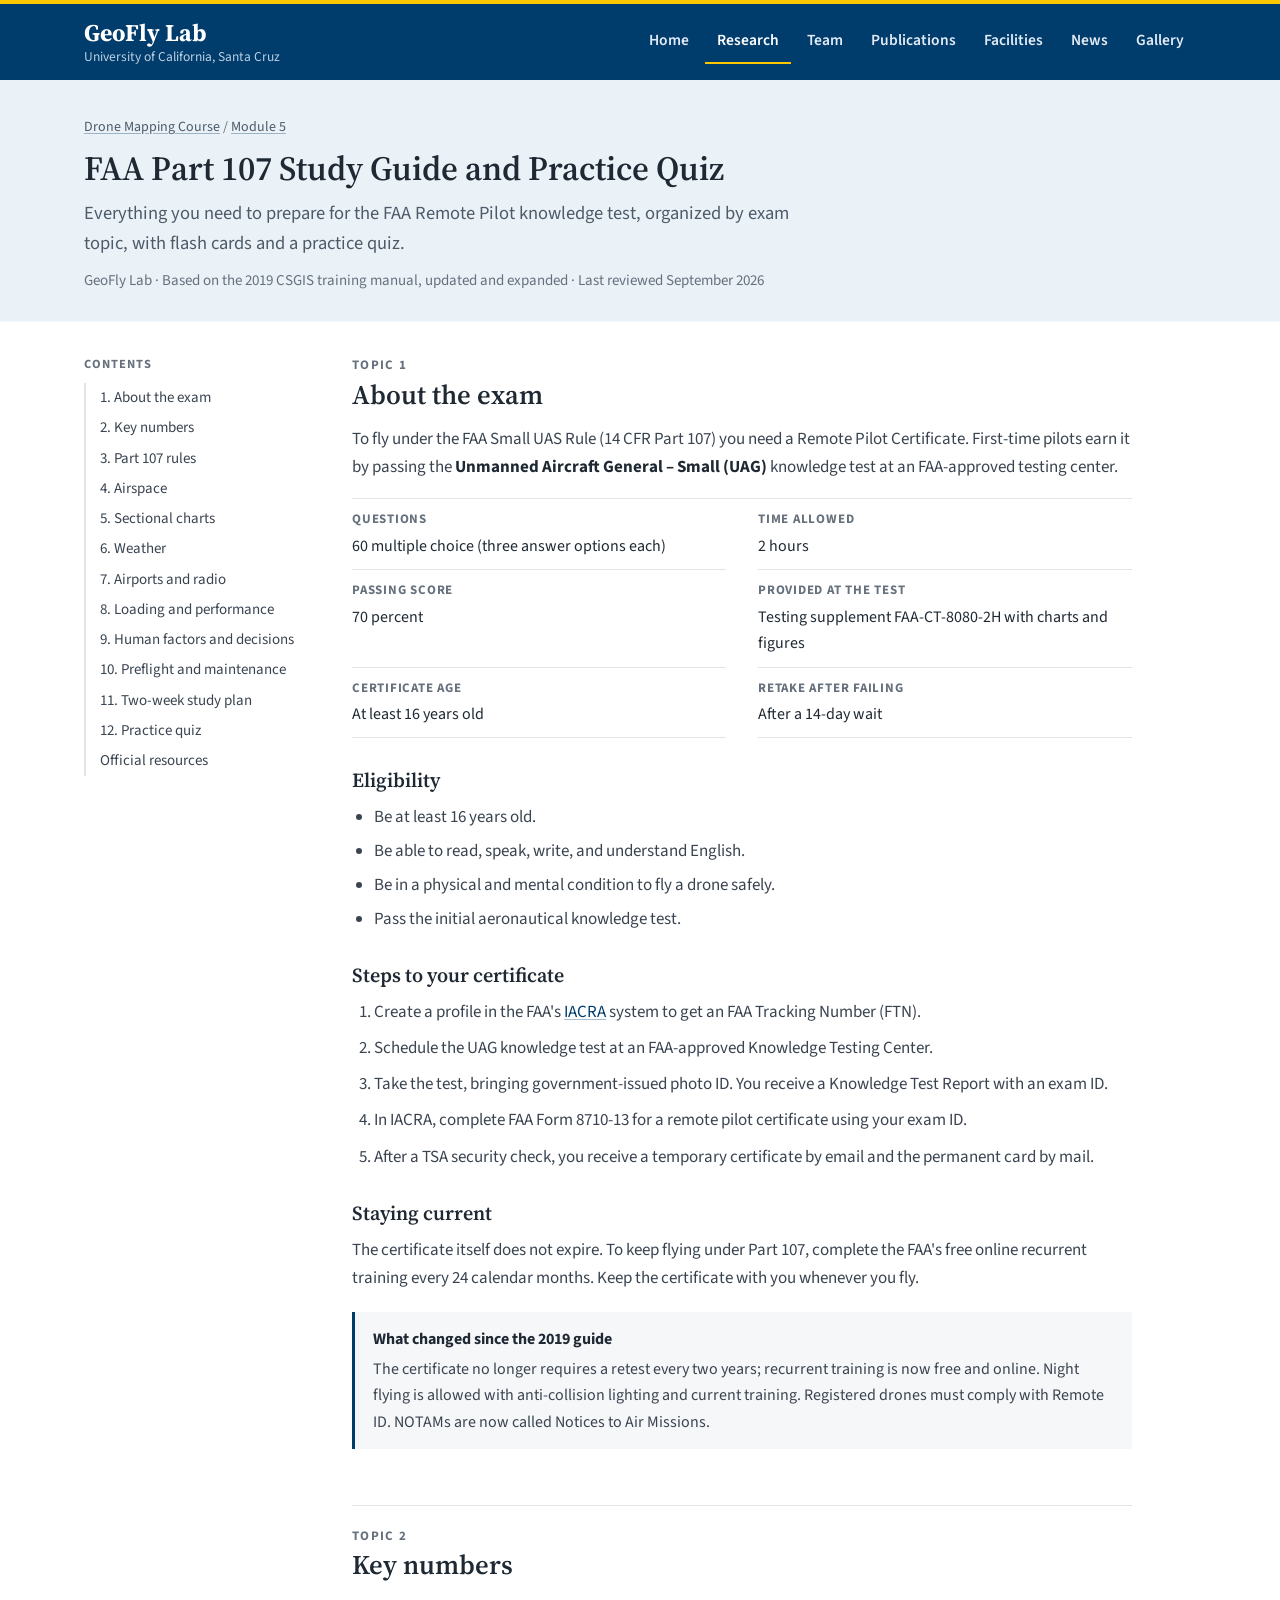
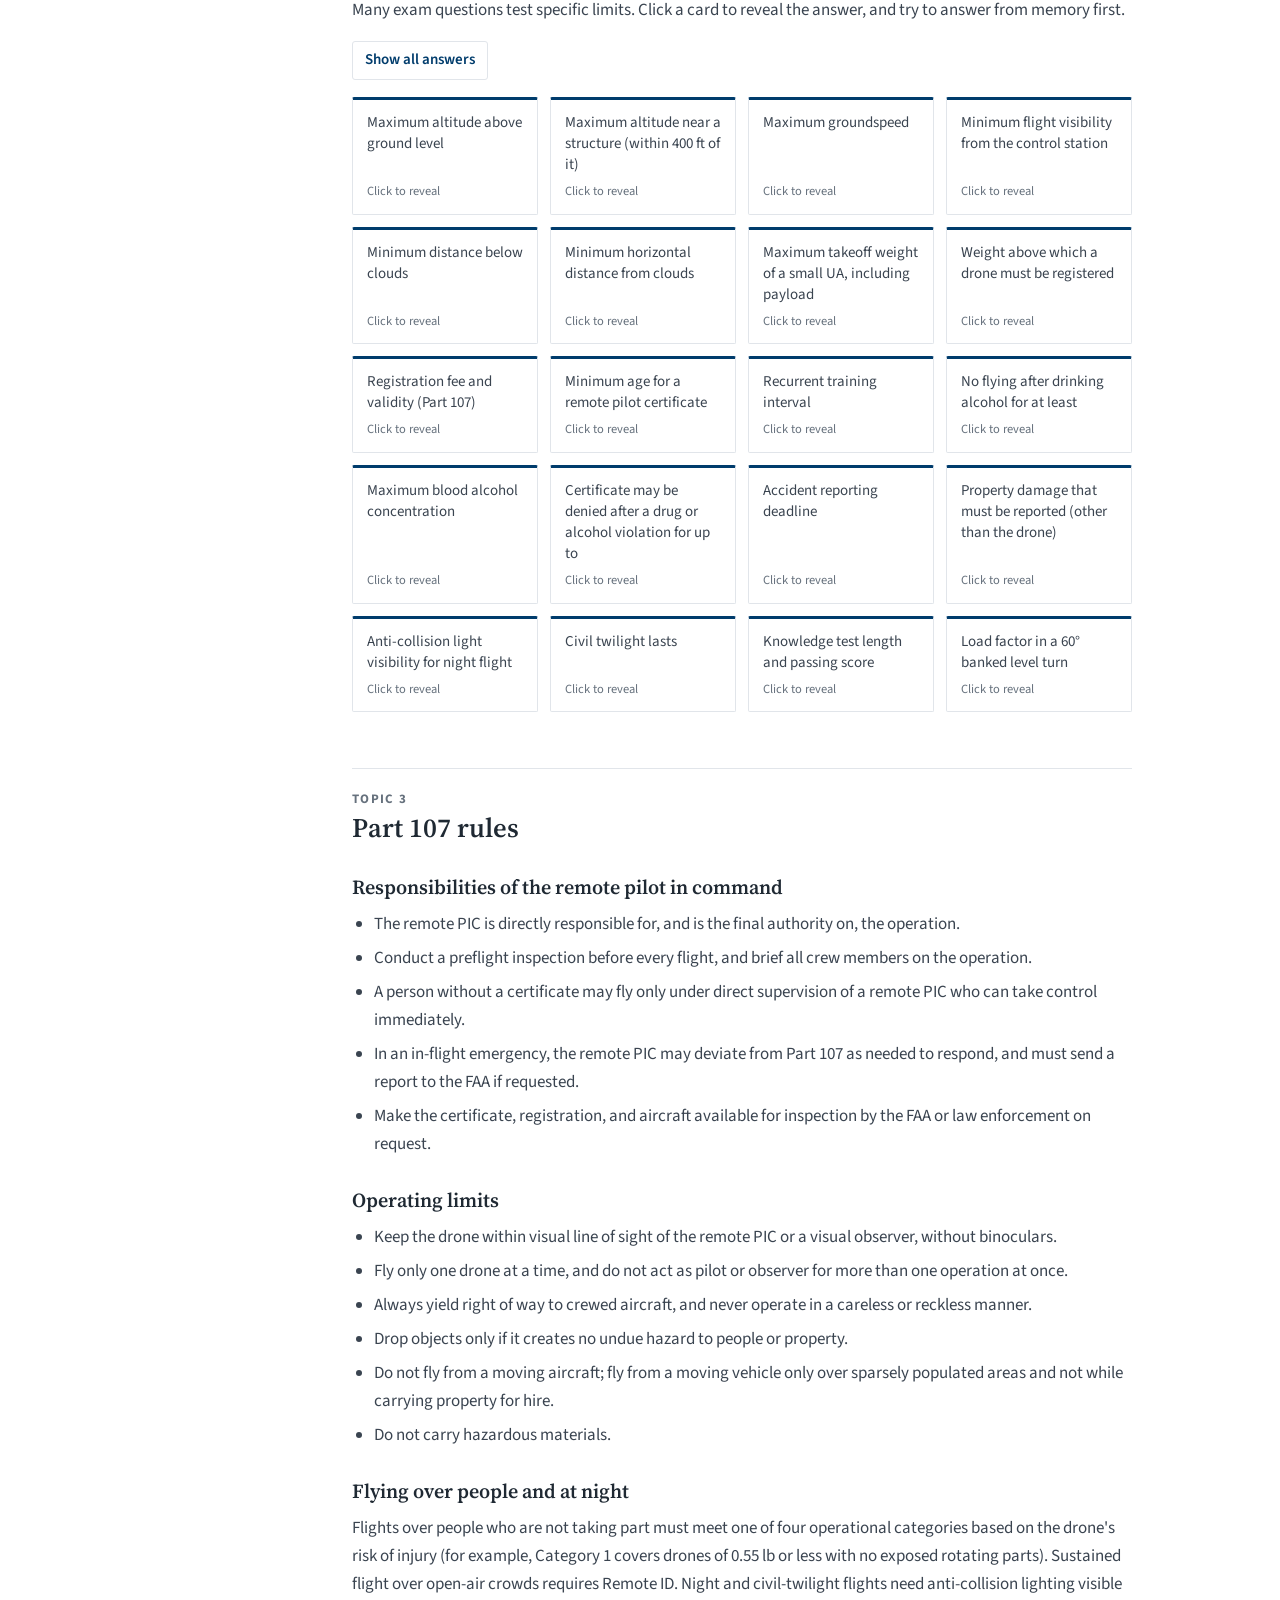
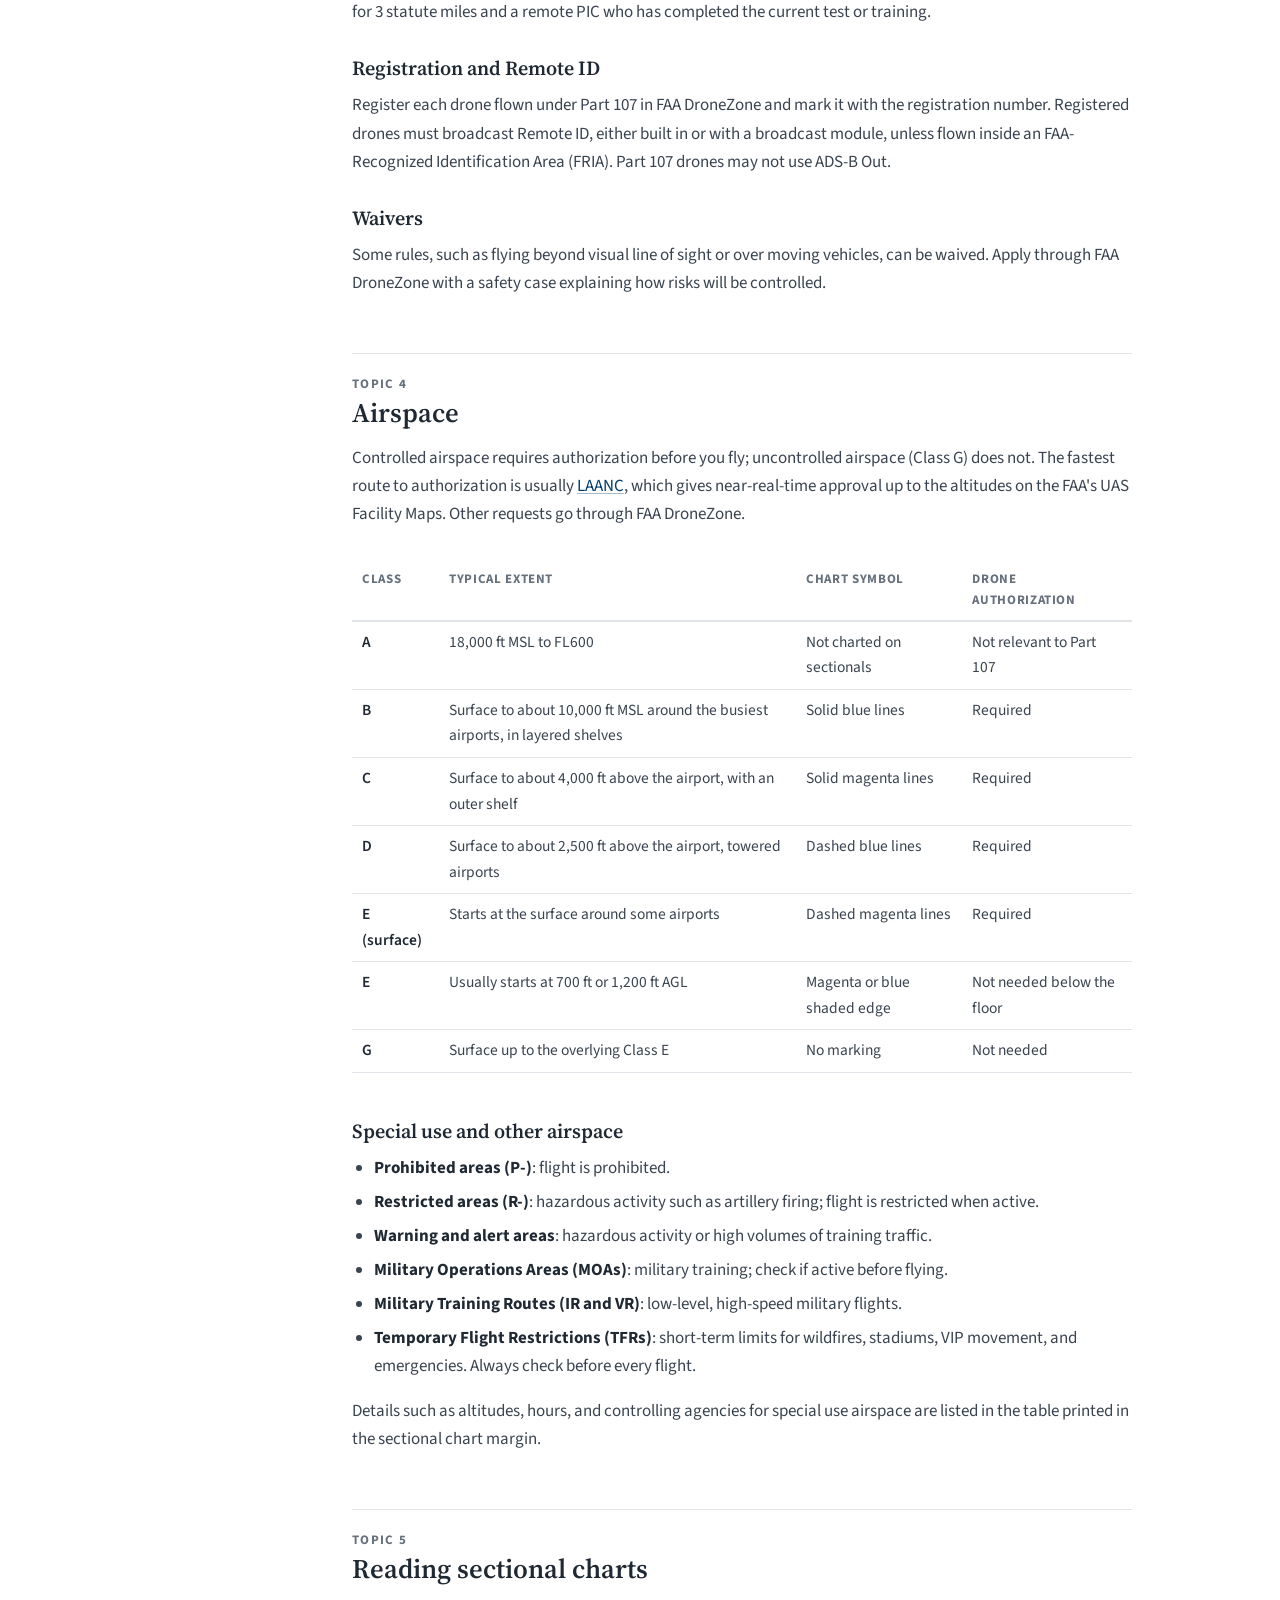
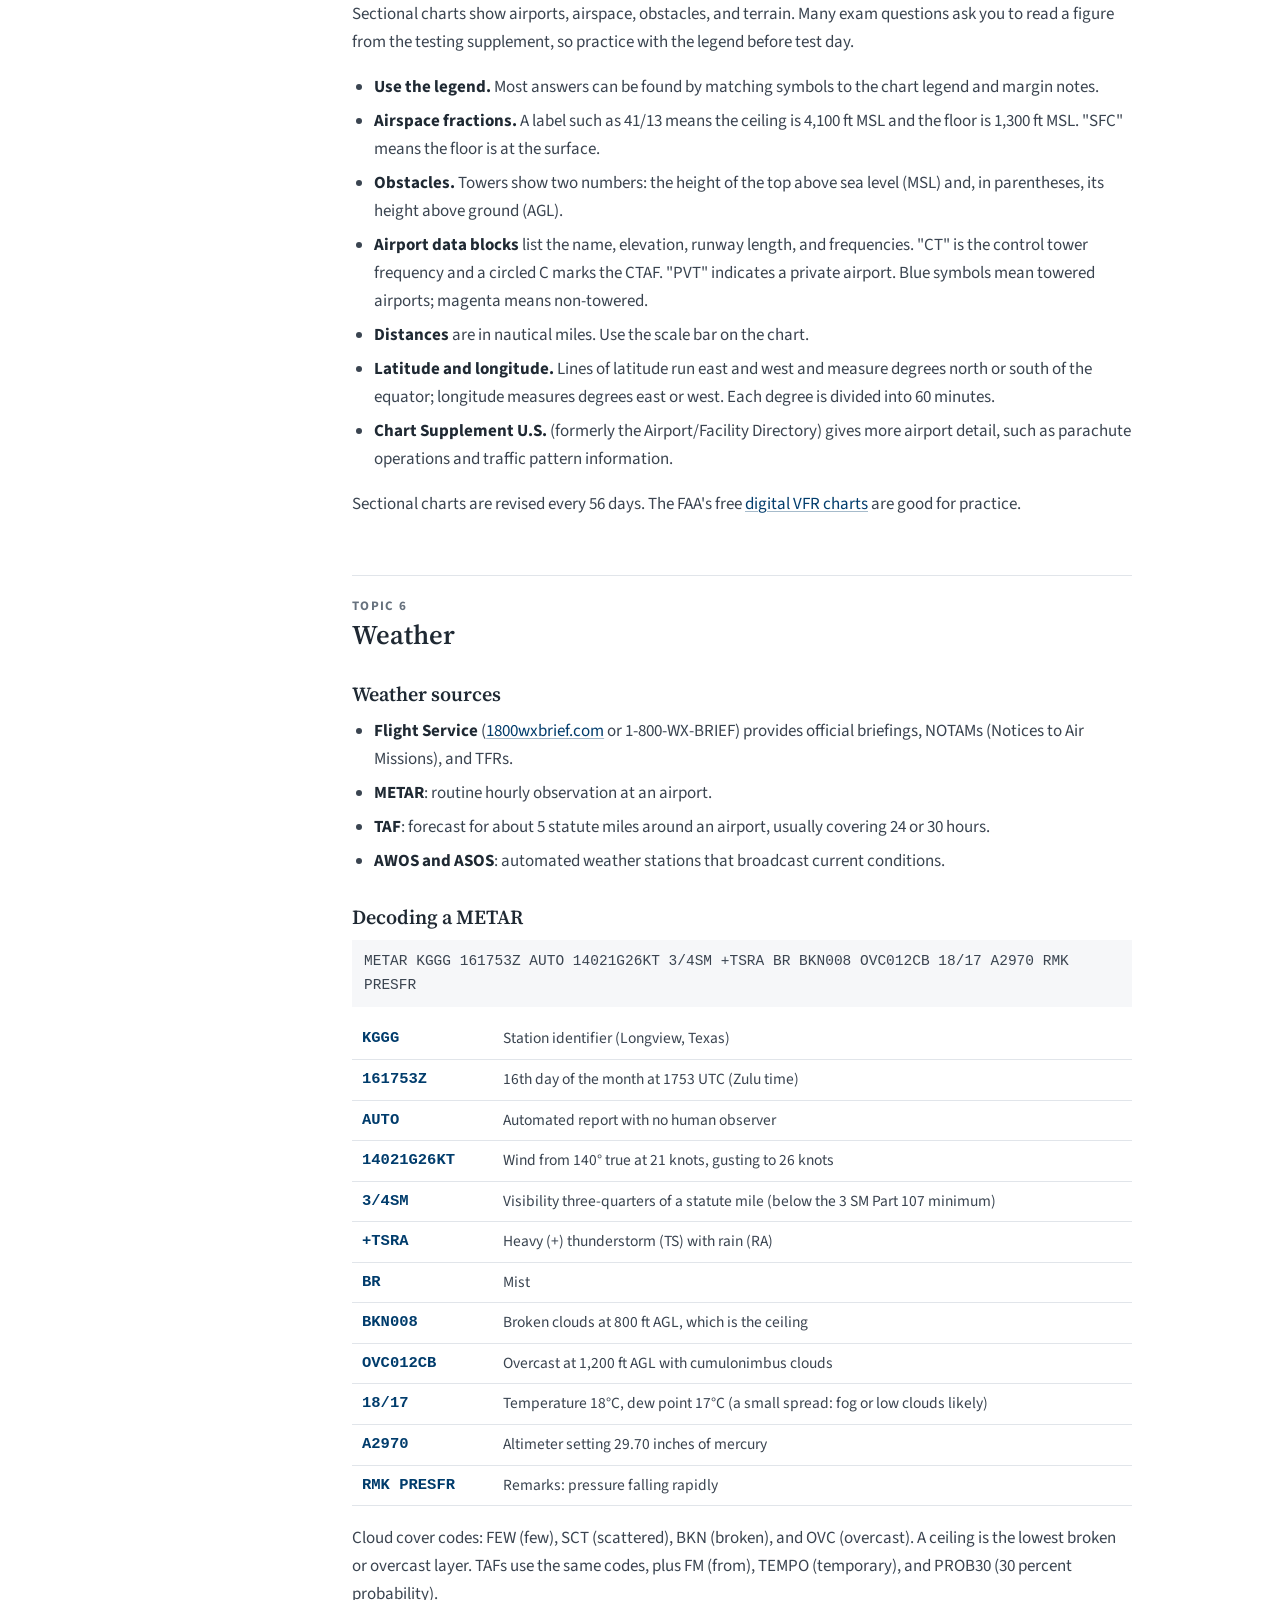
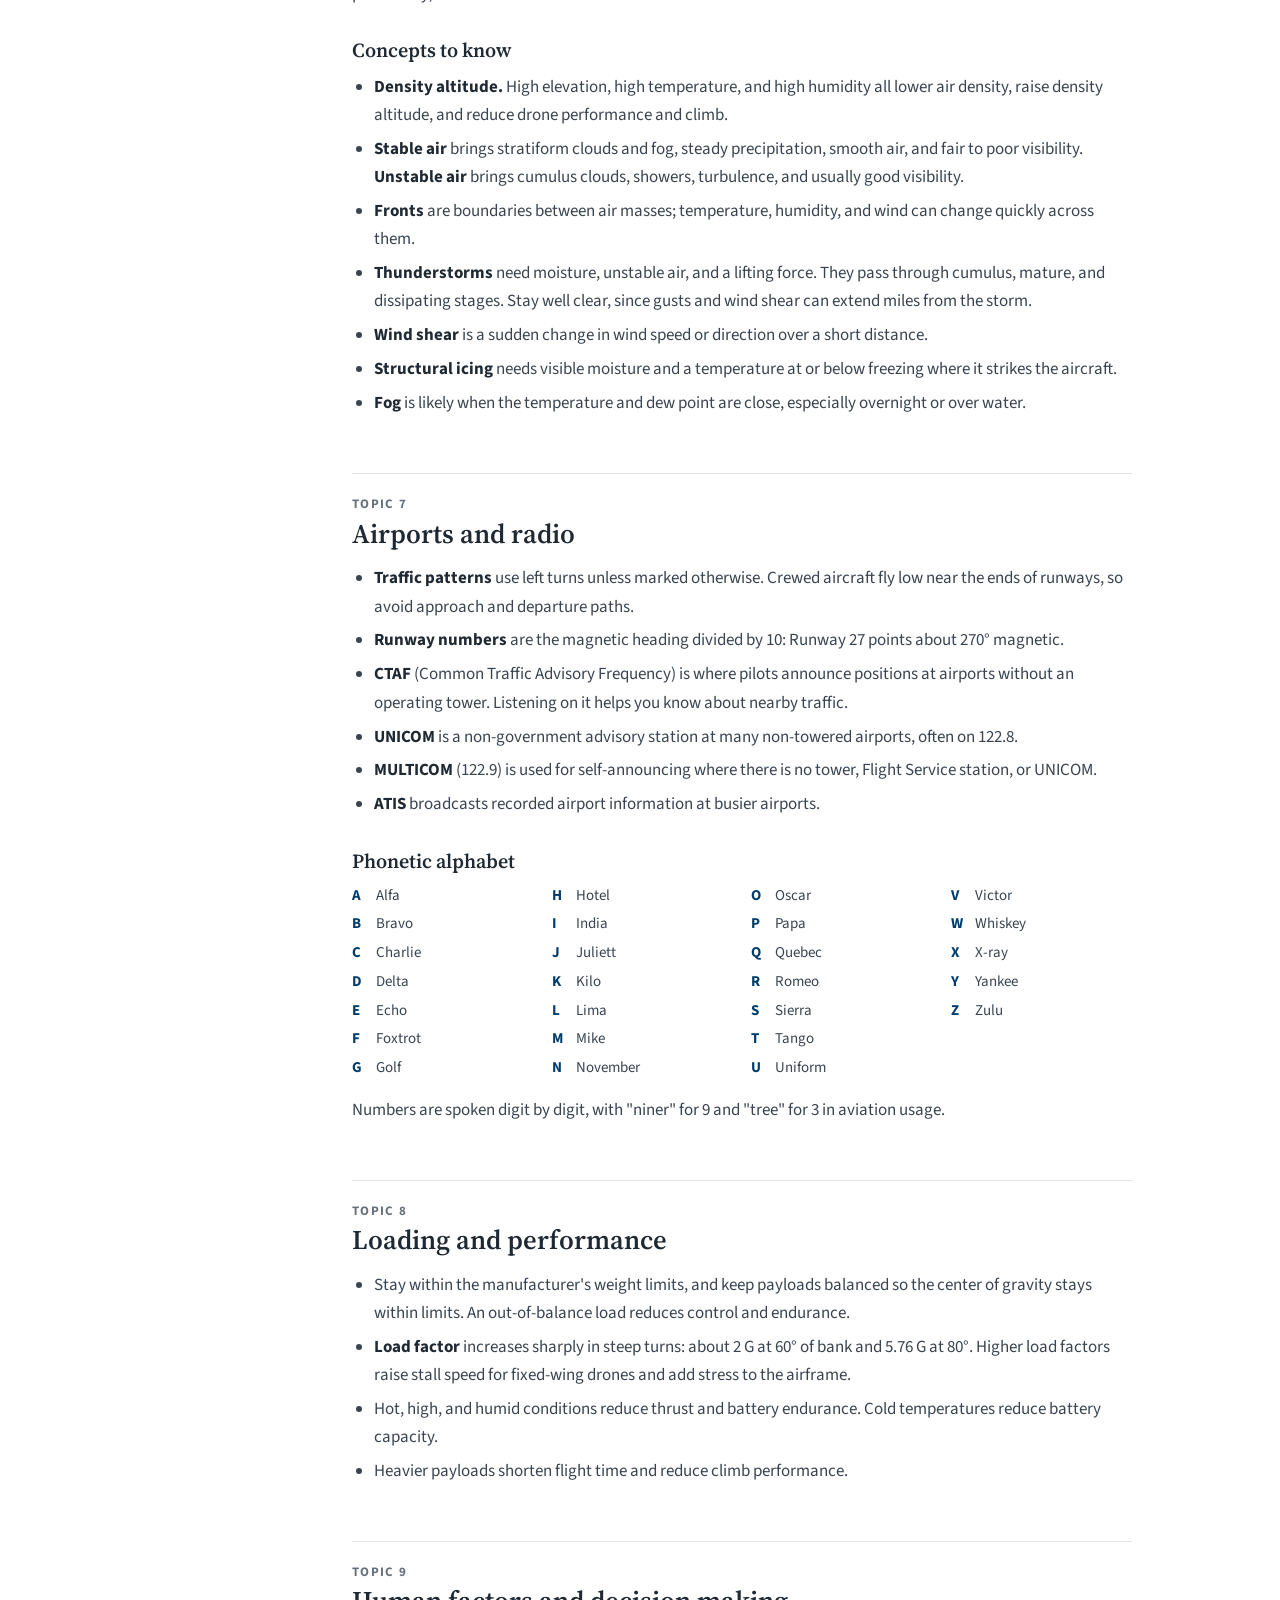
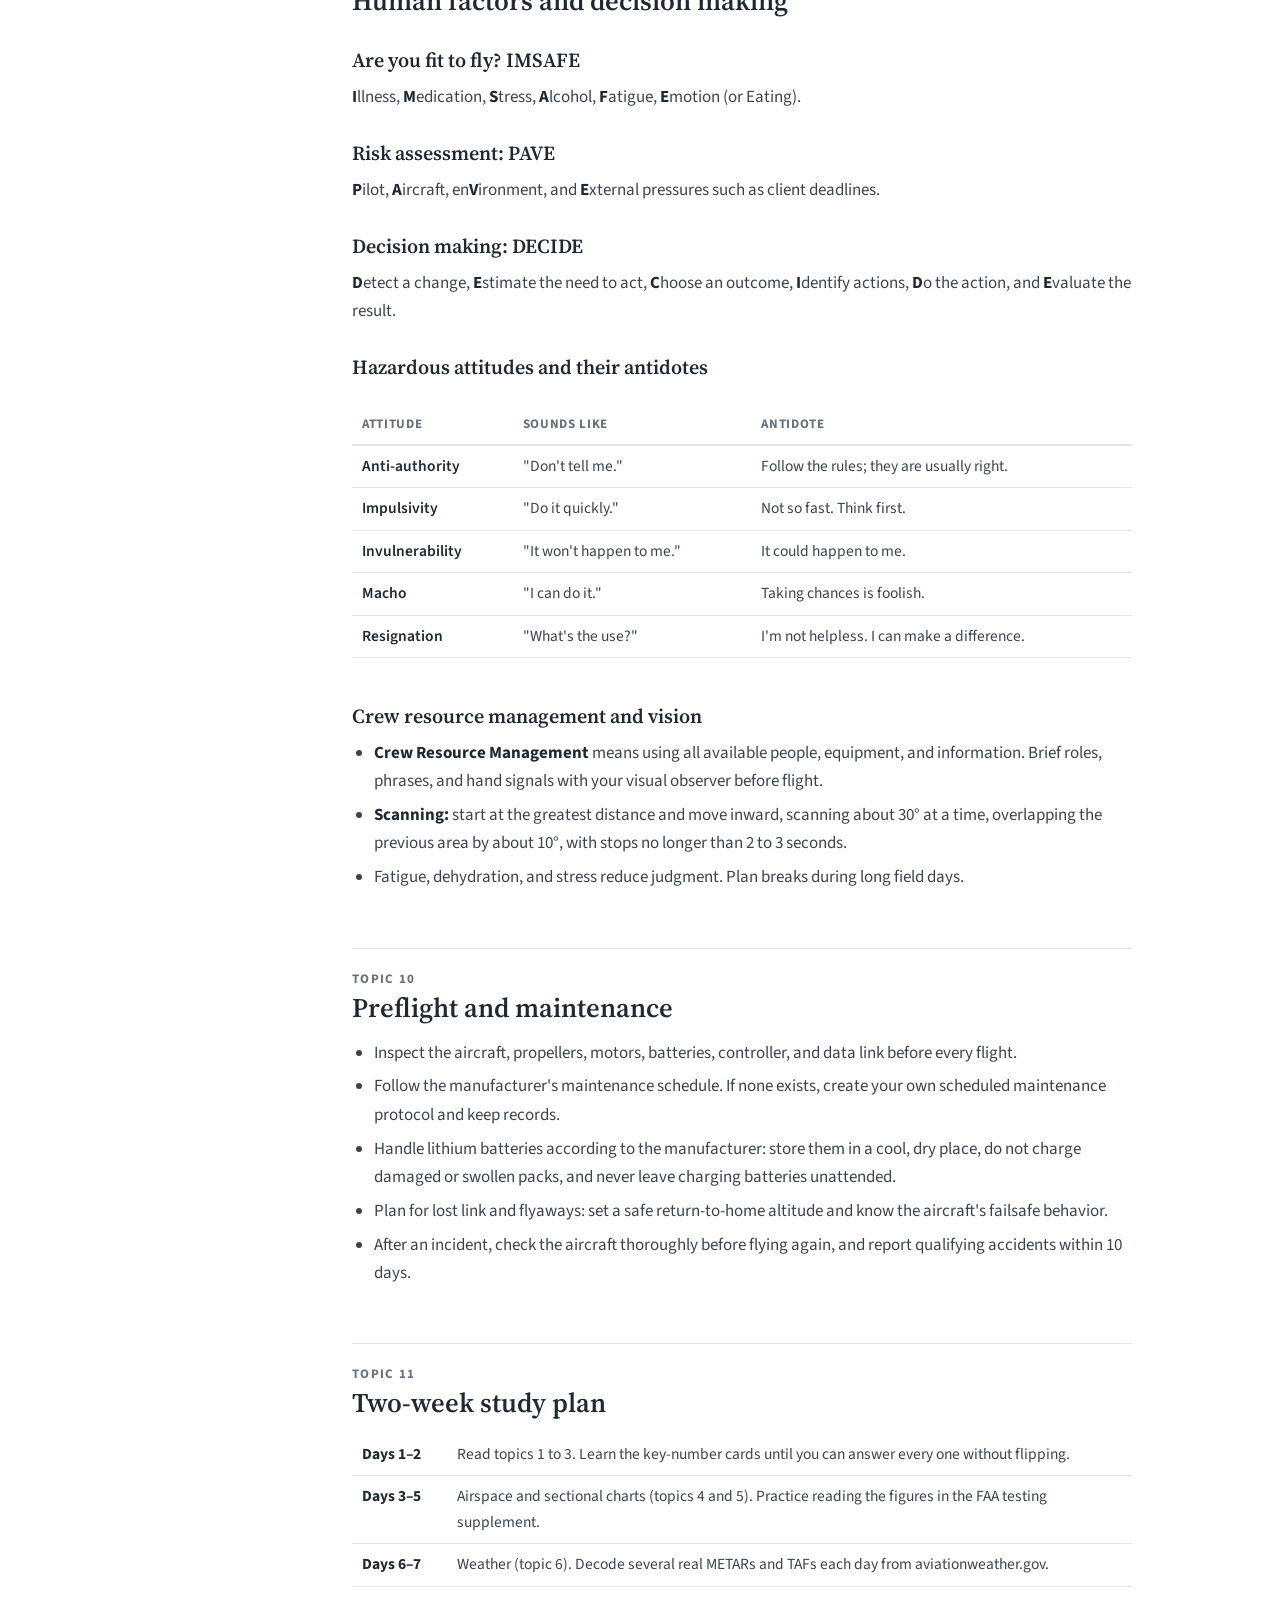
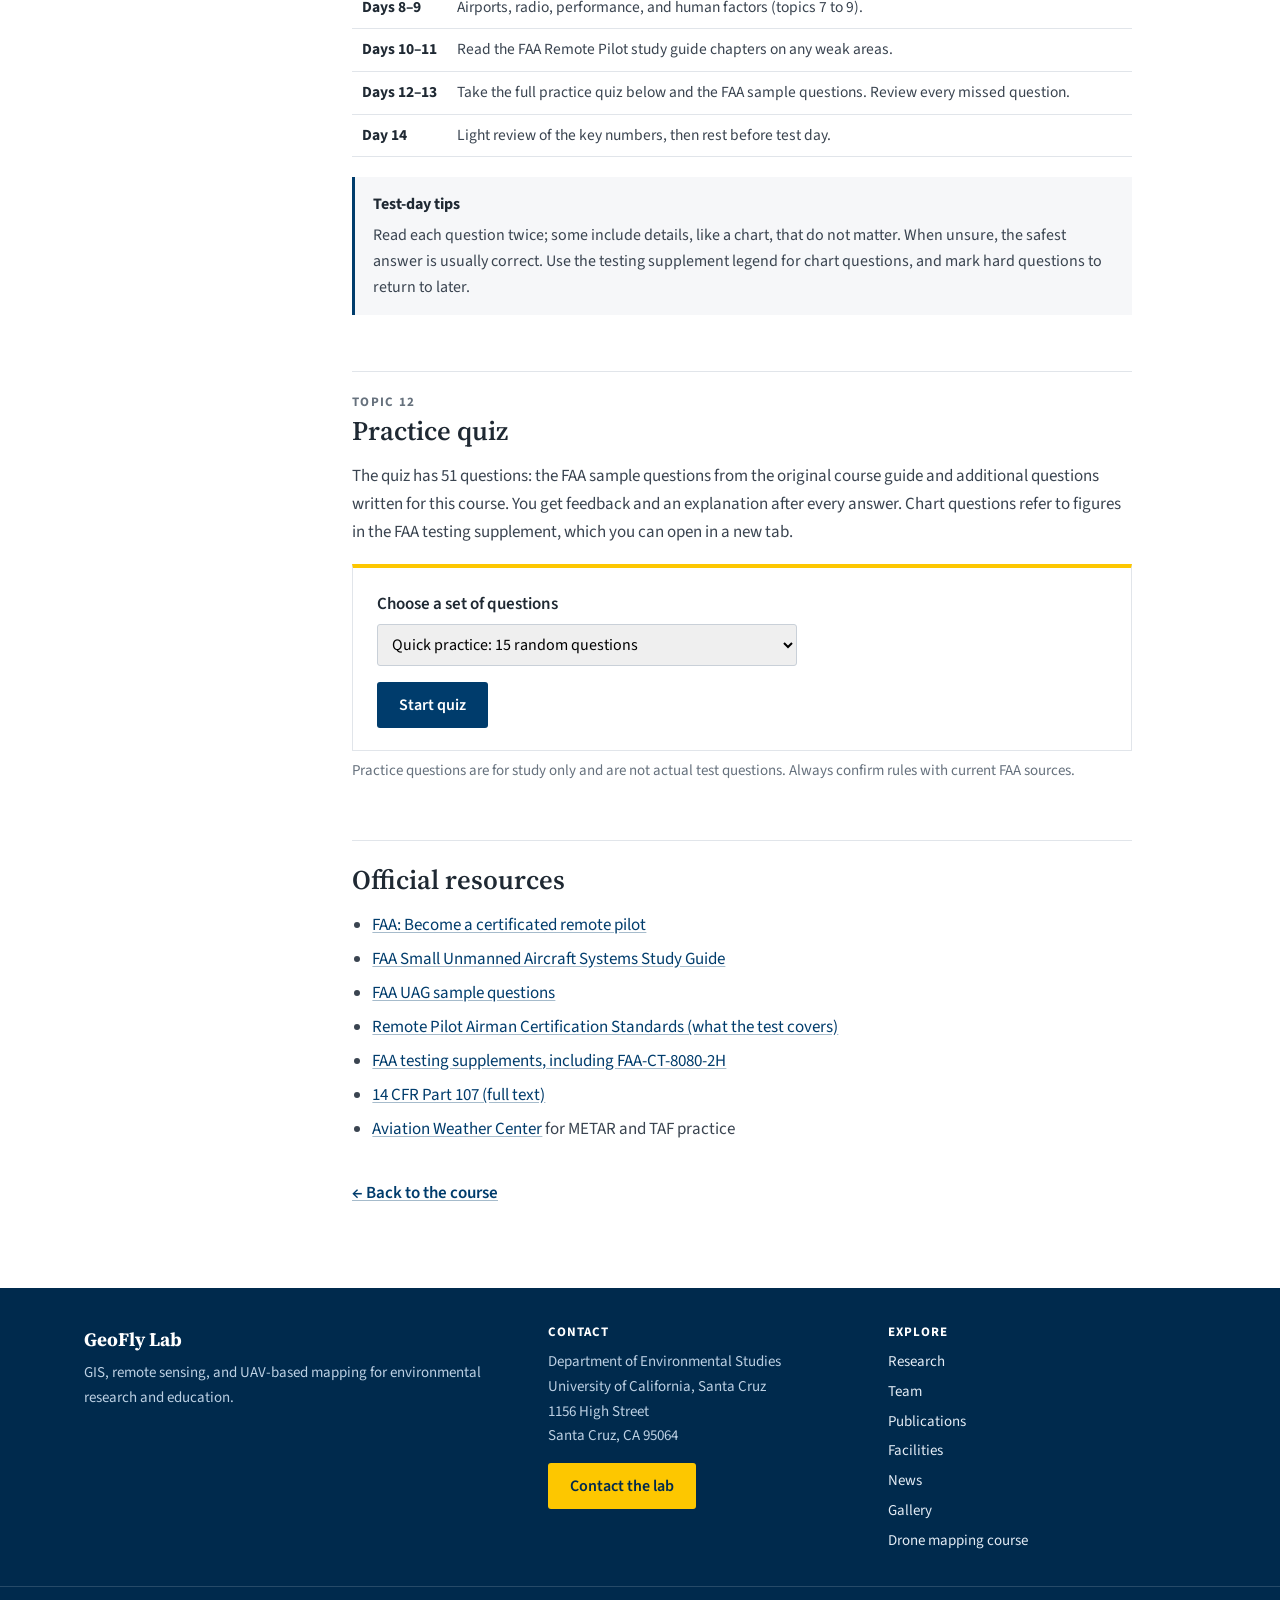
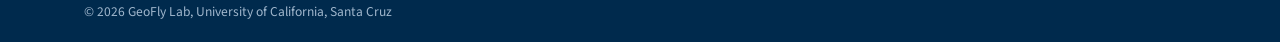
==== commit be995b58: "Point course contact links to the lab contact form Co-Authored-By: Claude Opus 5.5 <noreply@anthropi" ====
--- a/part107.html
+++ b/part107.html
@@ -397,7 +397,7 @@
         <div>
             <h2>Contact</h2>
             <p>Department of Environmental Studies<br>University of California, Santa Cruz<br>1156 High Street<br>Santa Cruz, CA 95064</p>
-            <p><a class="button button-gold" href="mailto:geoflylab@gmail.com?subject=GeoFly%20Lab%20inquiry">Email the lab</a></p>
+            <p><a class="button button-gold" href="https://geofly.io/contact.html">Contact the lab</a></p>
         </div>
         <div>
             <h2>Explore</h2>
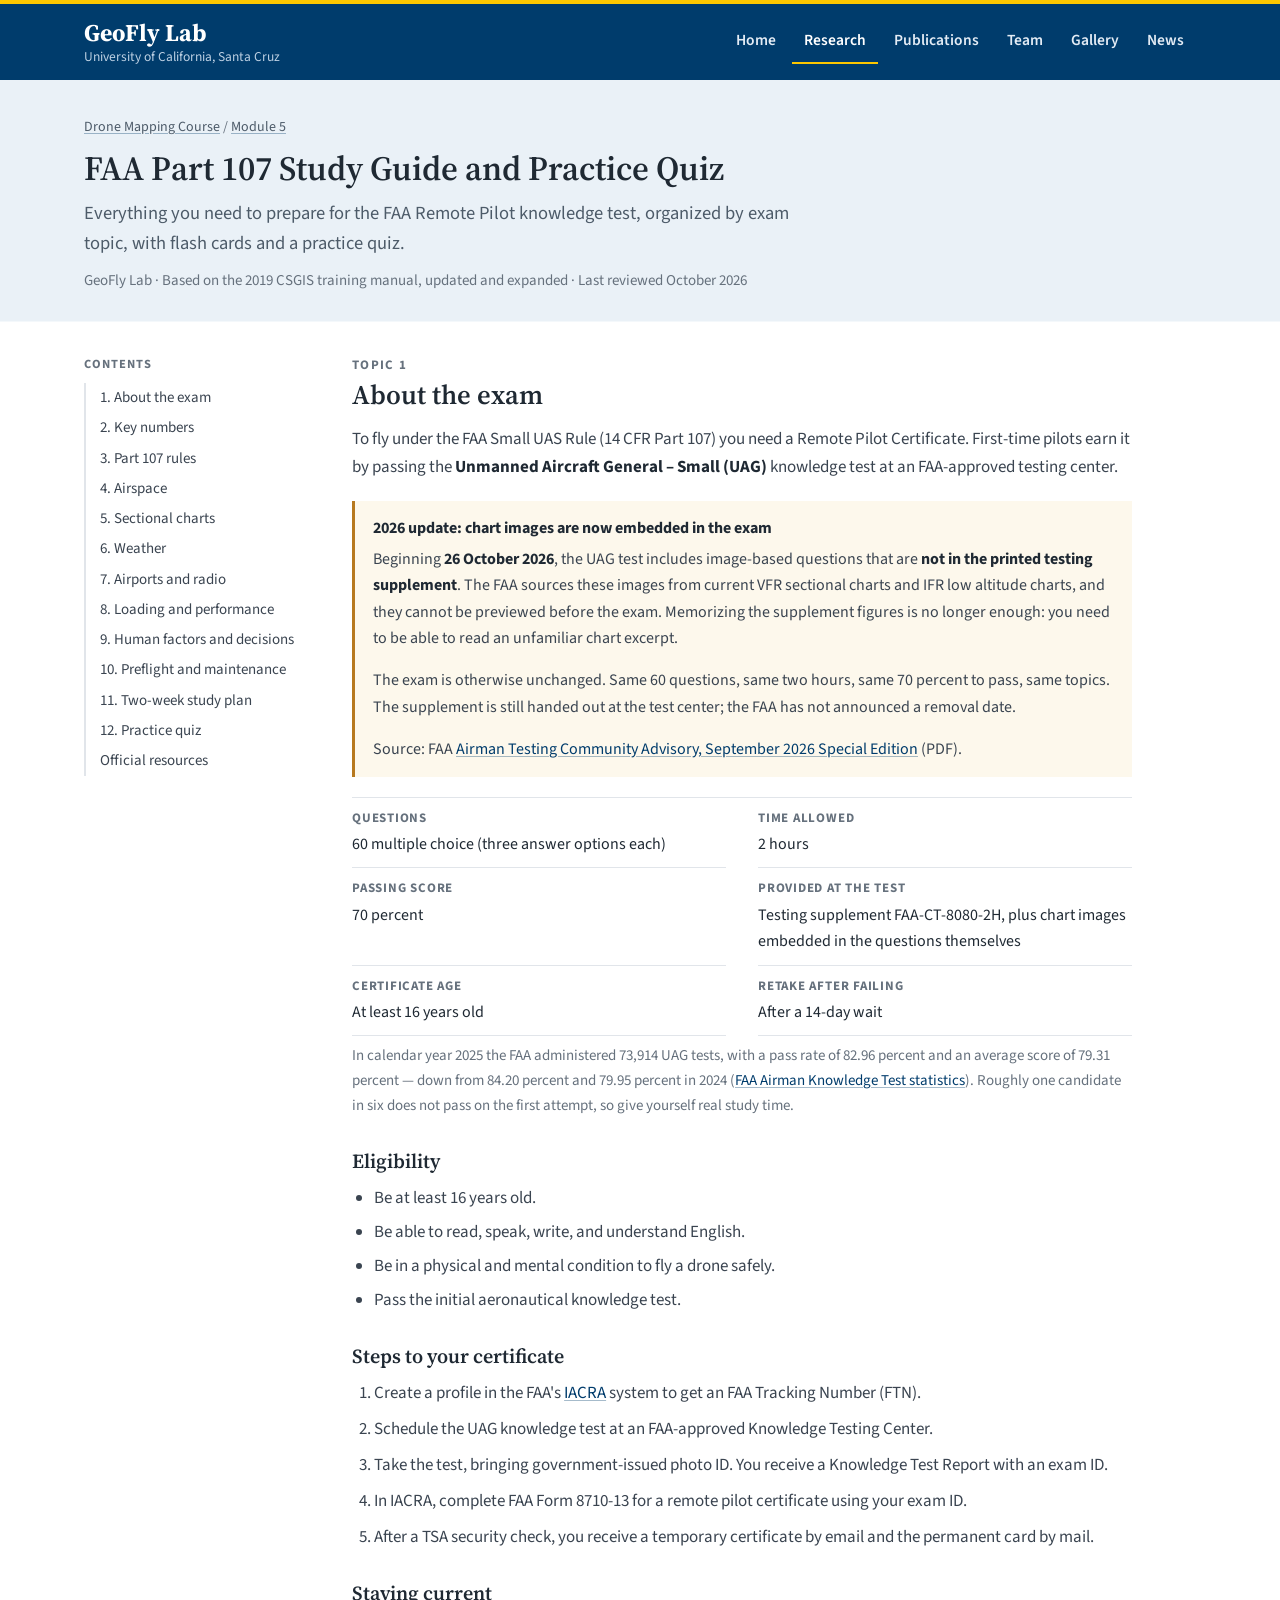
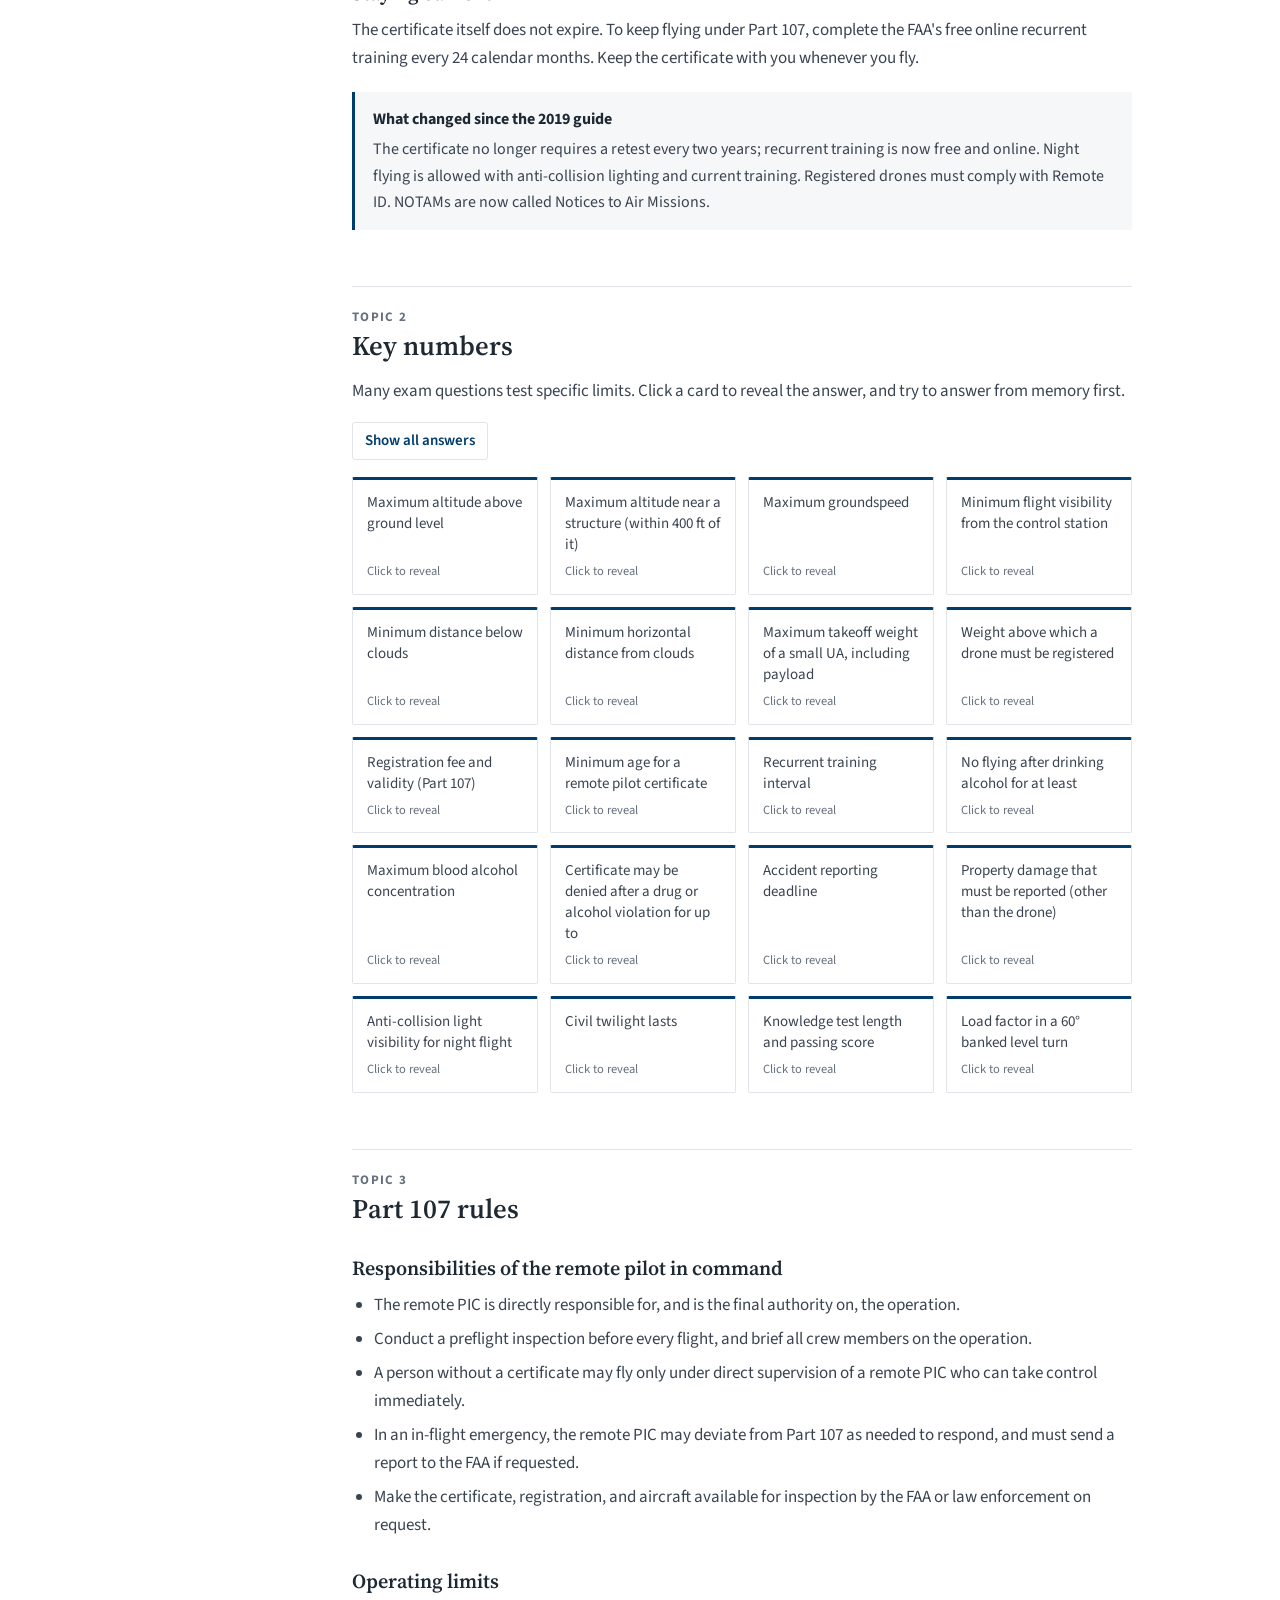
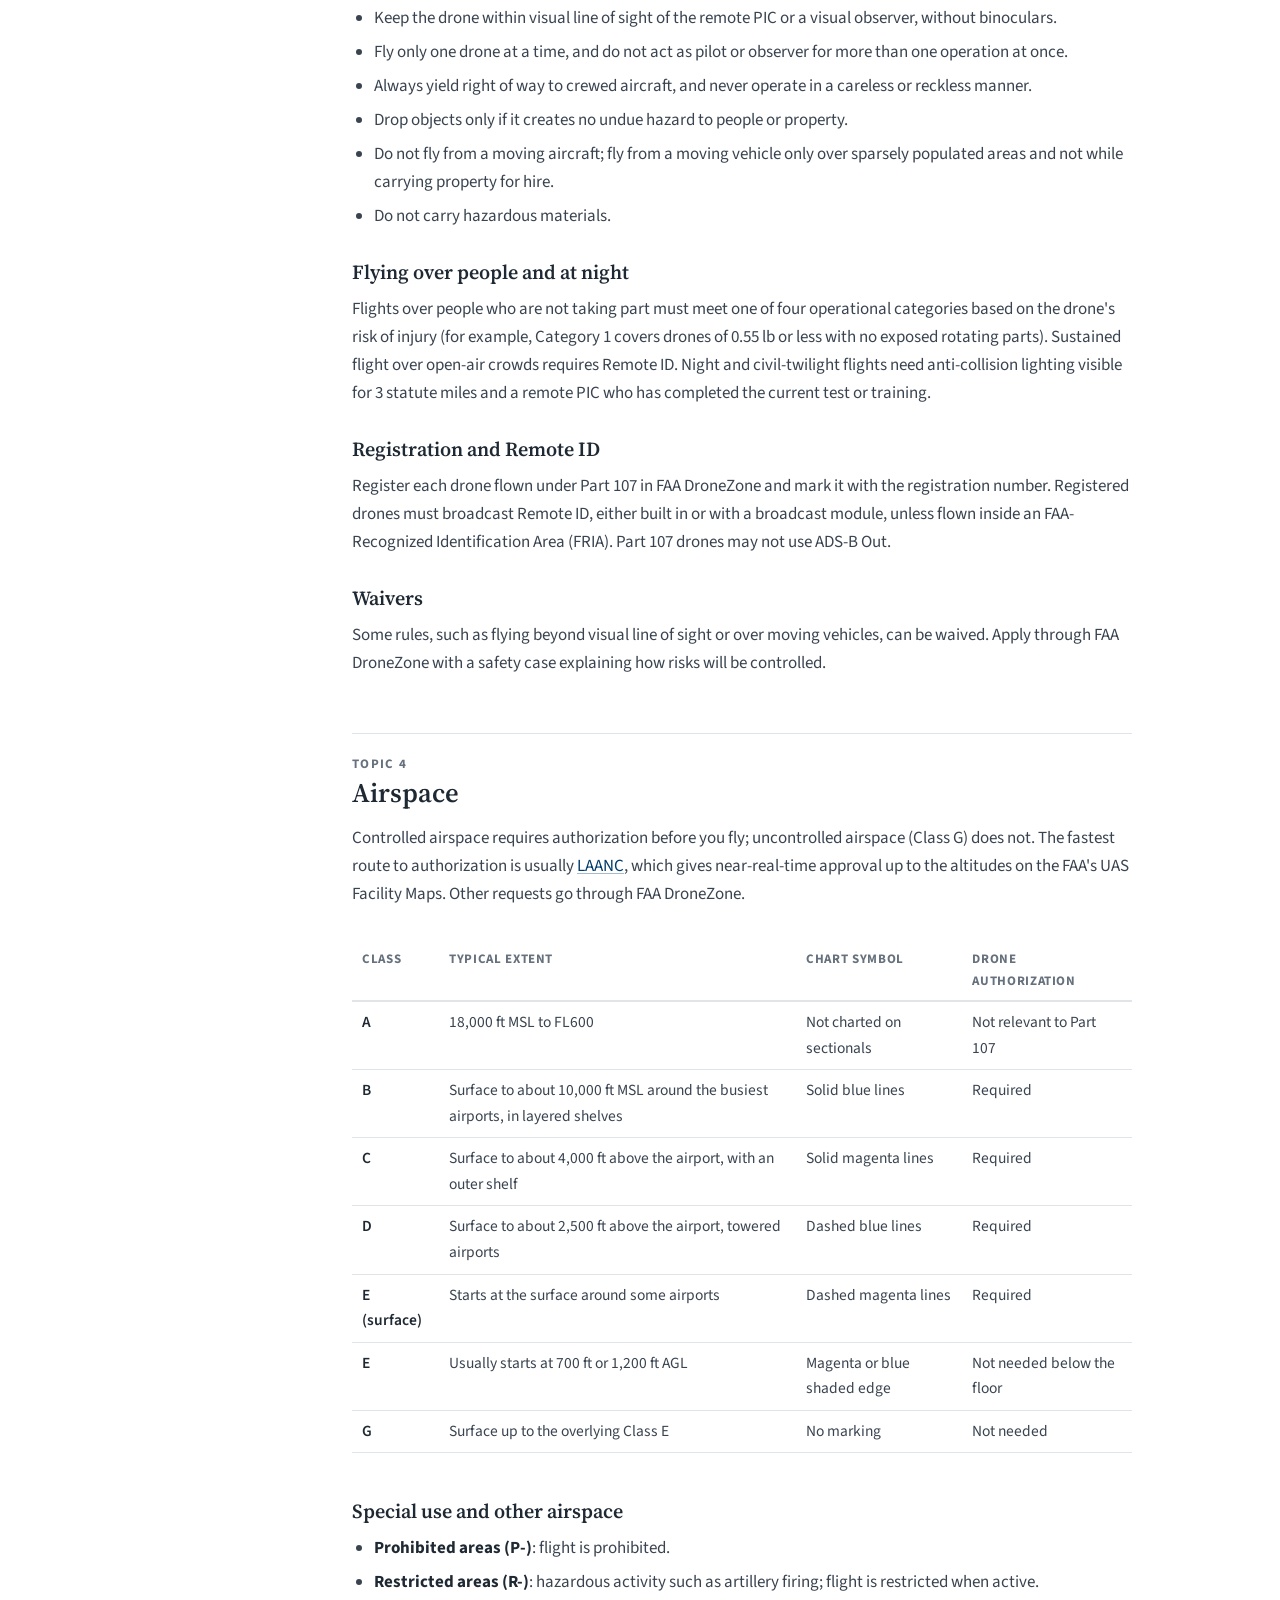
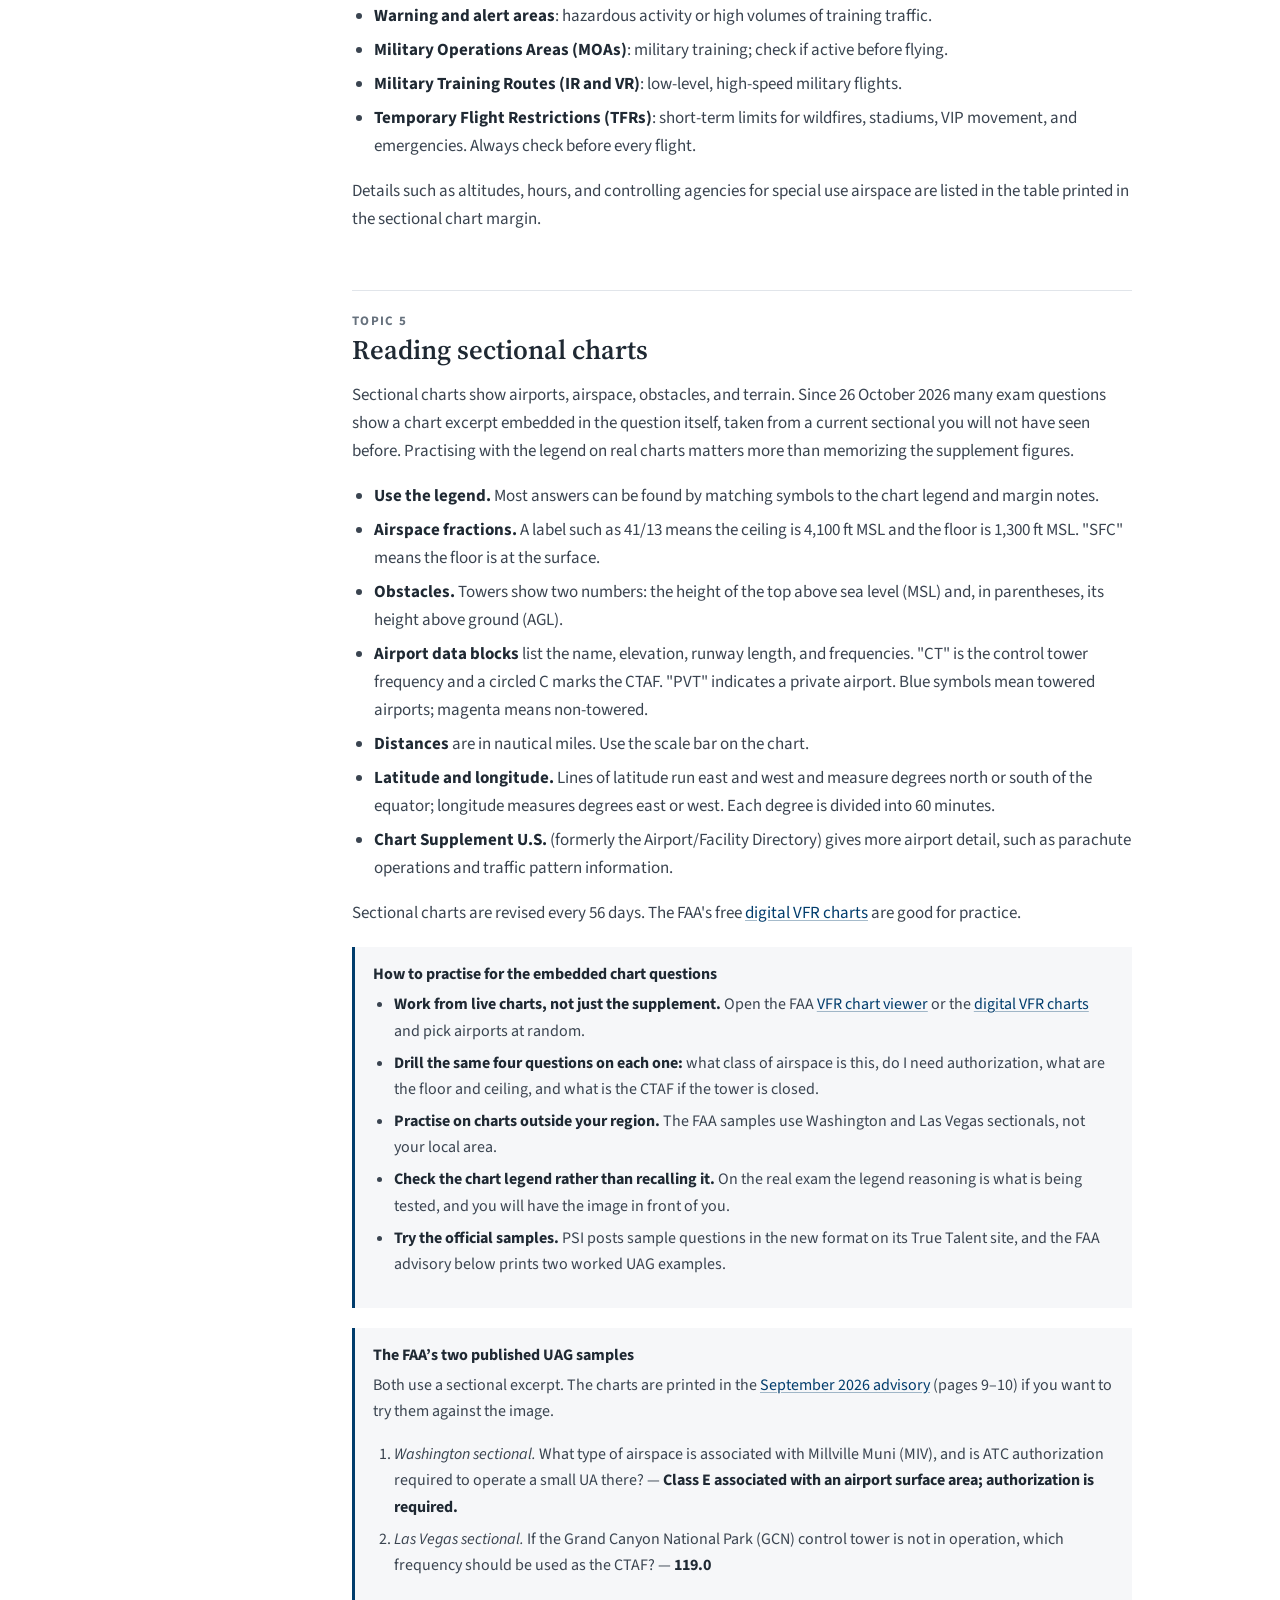
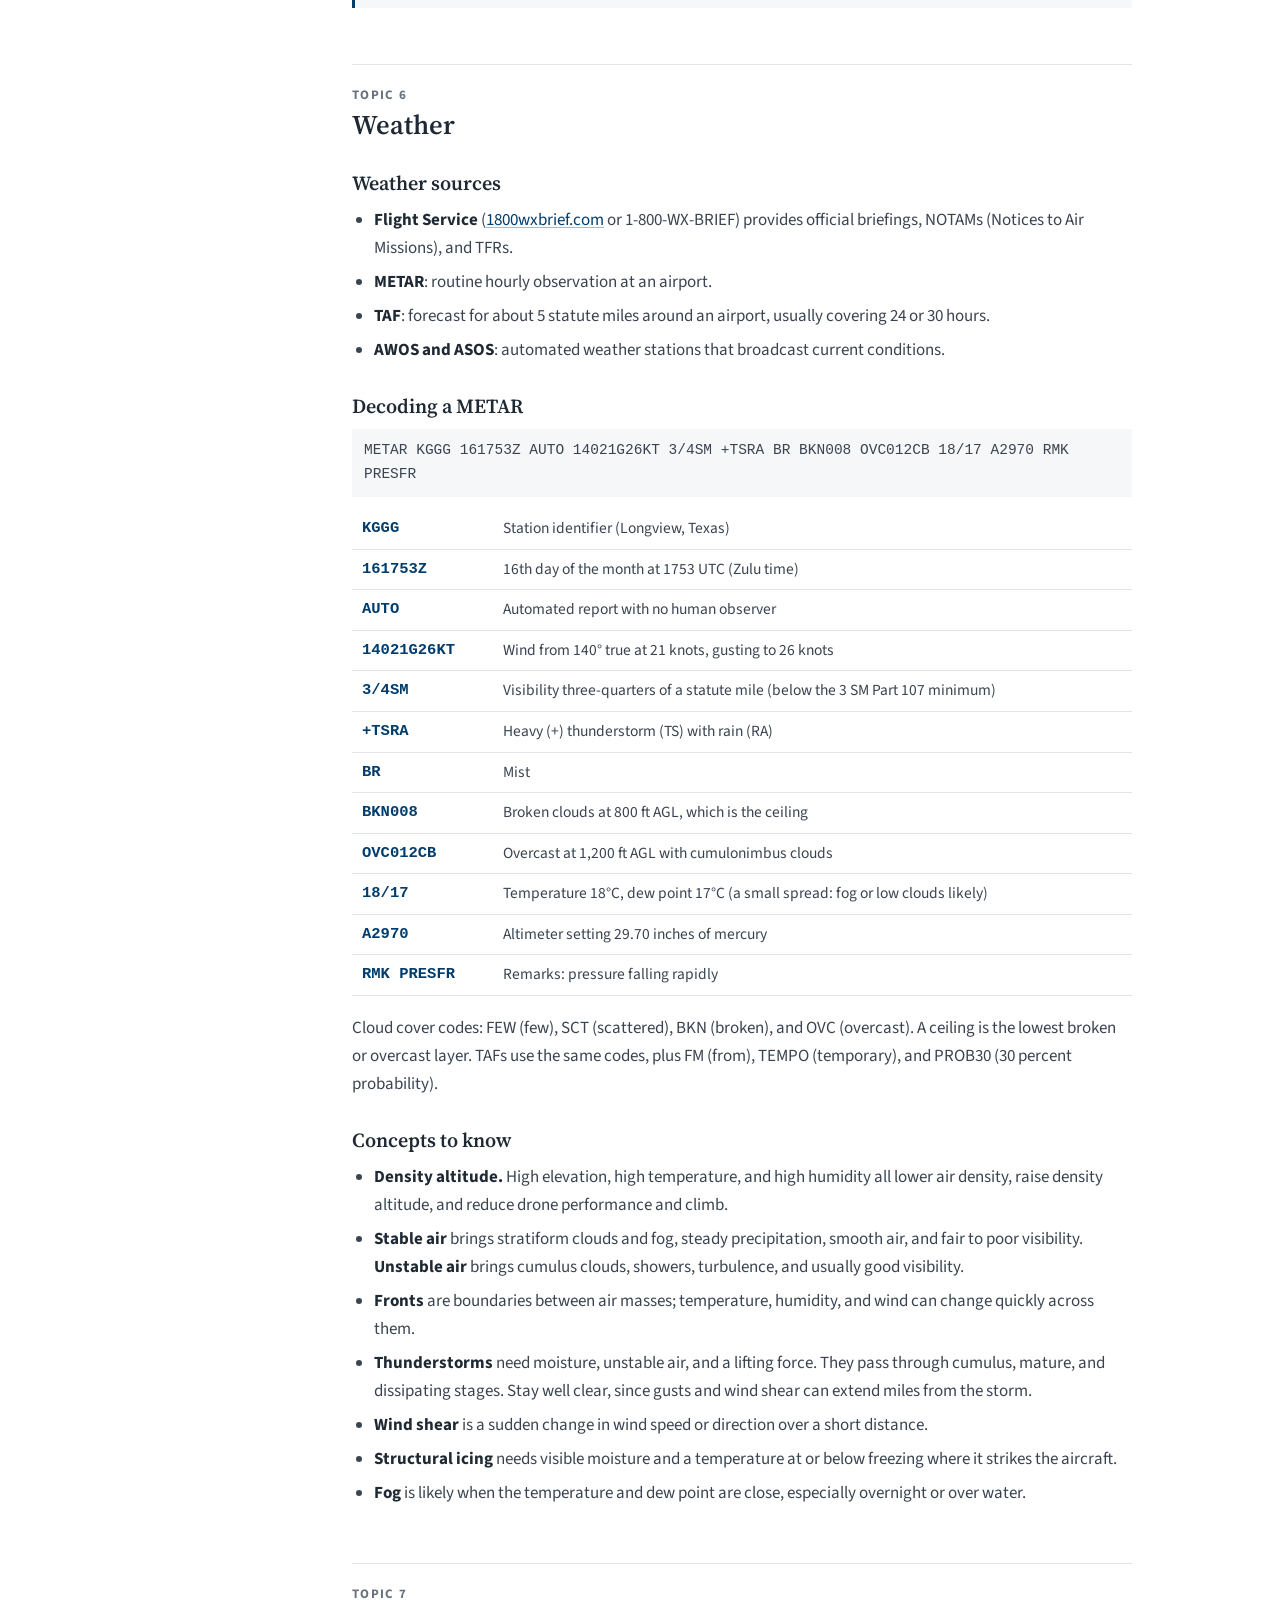
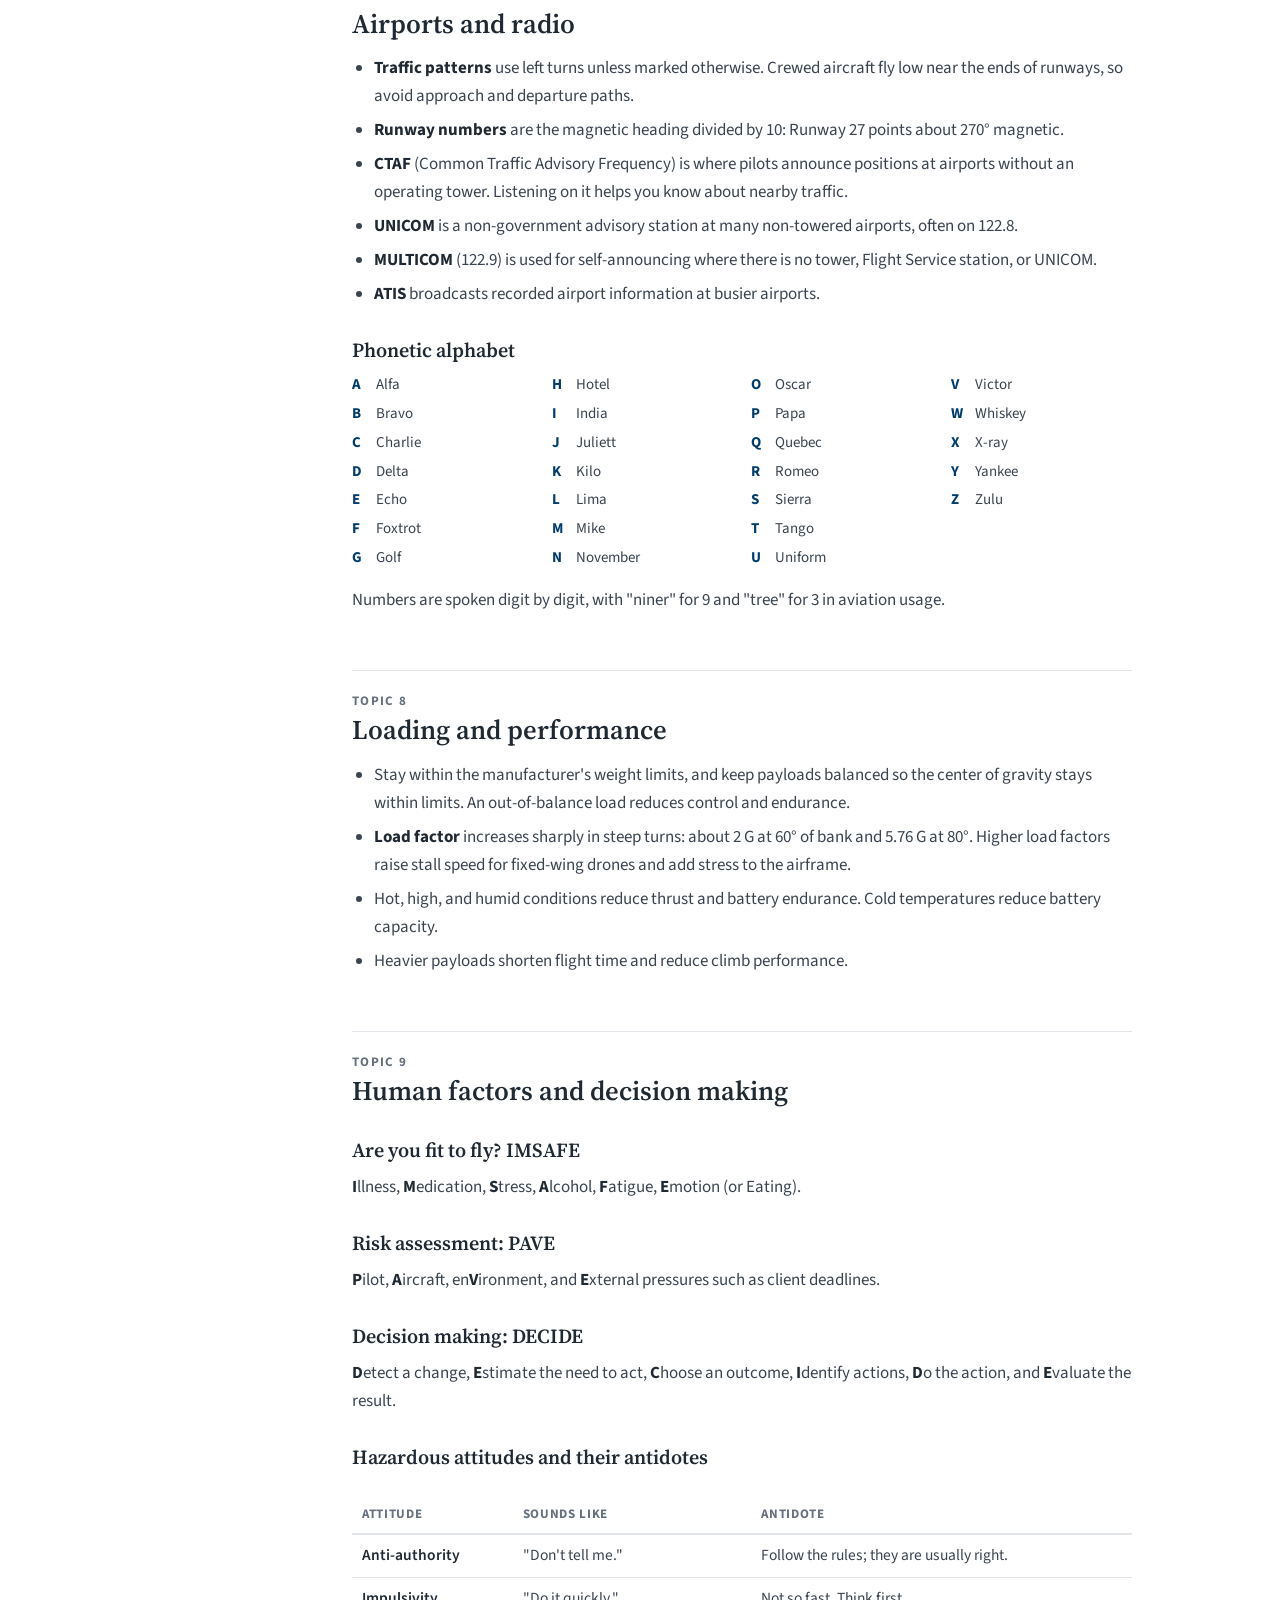
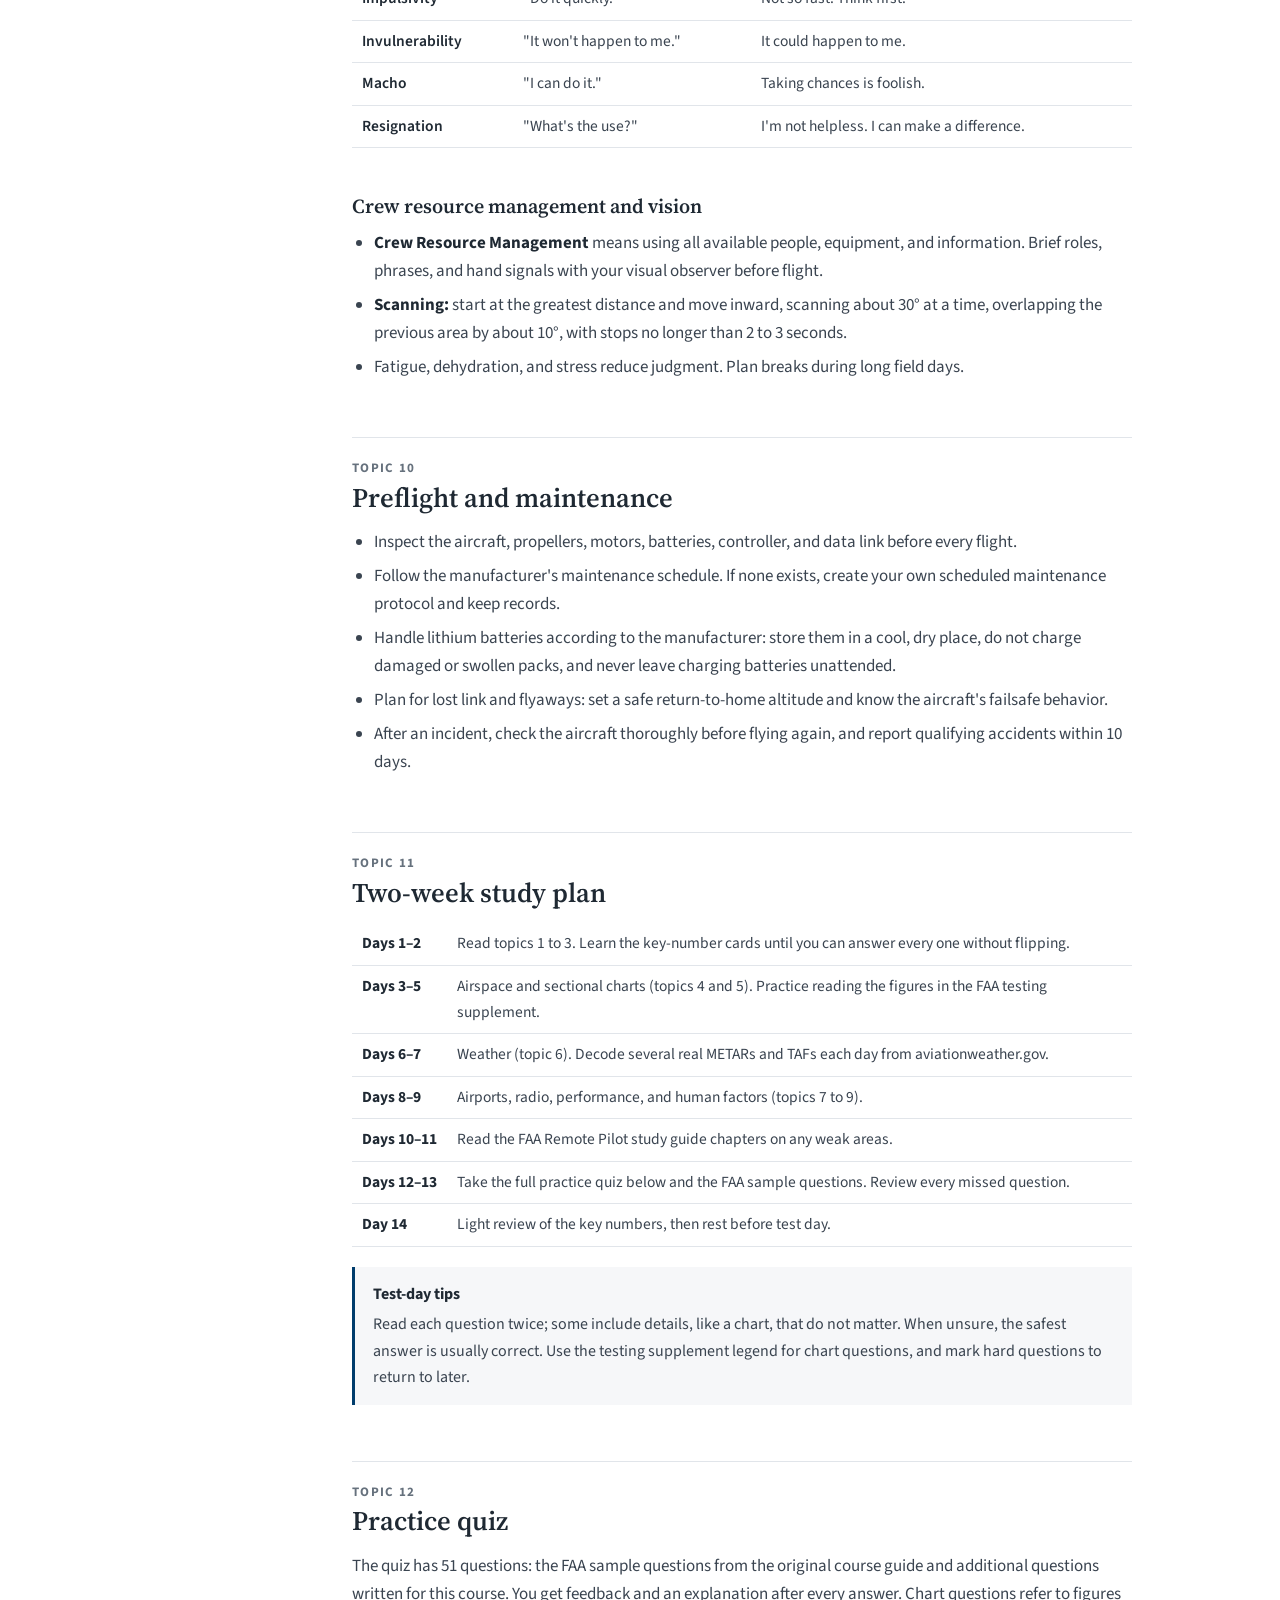
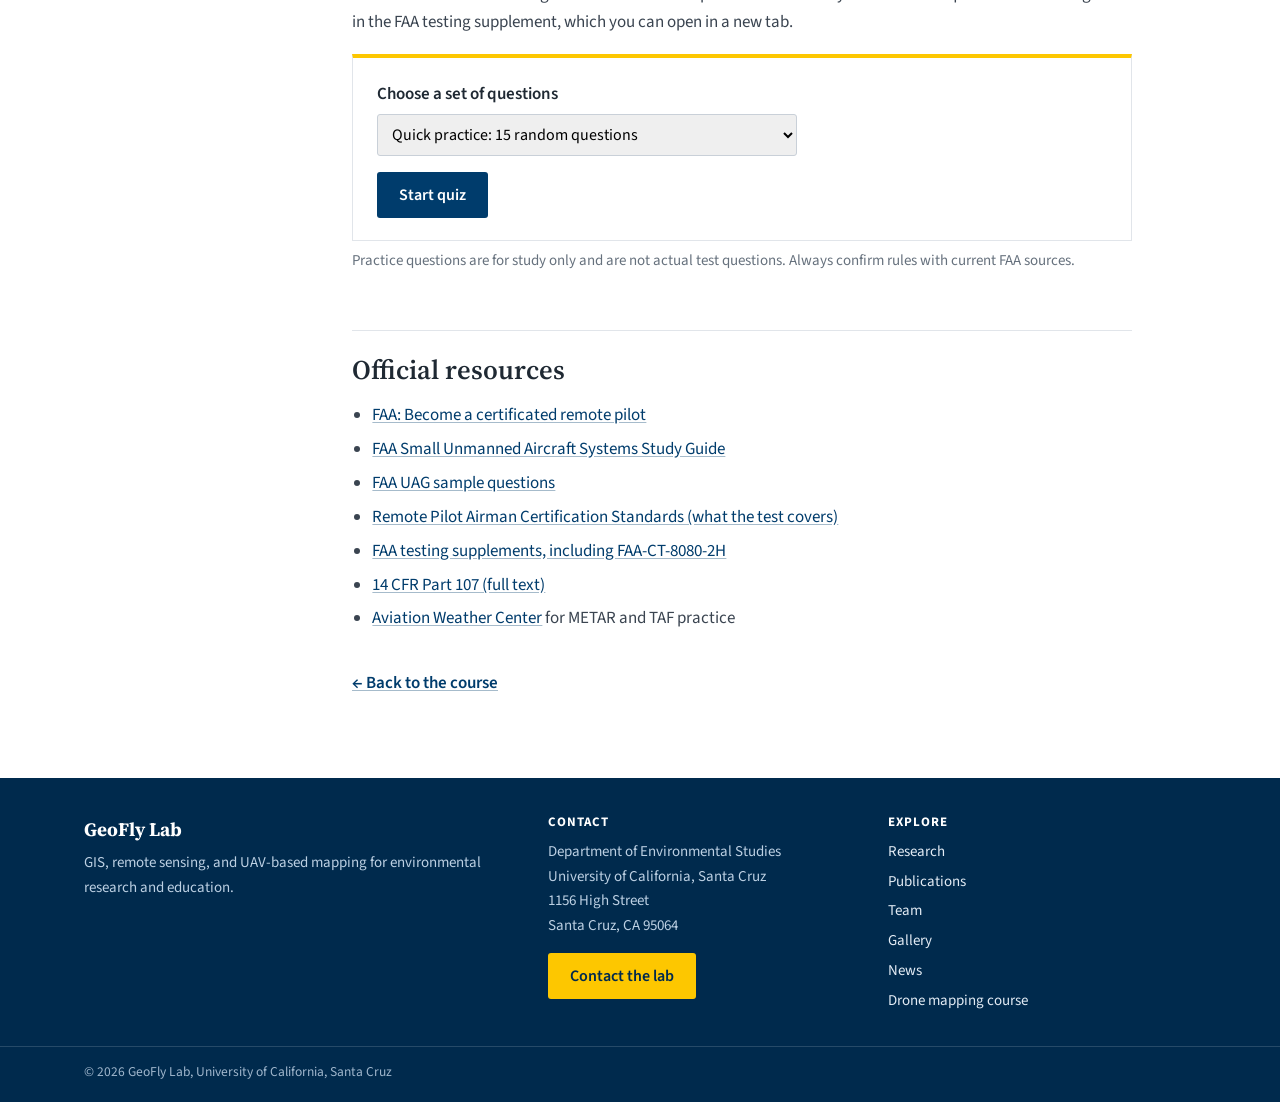
==== commit f4e4a143: "Add the FAA 26 Oct 2026 embedded-chart exam change to the Part 107 guide Sourced from the FAA Airman" ====
--- a/part107.html
+++ b/part107.html
@@ -6,7 +6,7 @@
     <title>Part 107 Study Guide and Practice Quiz | GeoFly Lab</title>
     <meta name="description" content="Free study guide and interactive practice quiz for the FAA Part 107 Remote Pilot knowledge test, from GeoFly Lab at UC Santa Cruz.">
     <meta name="author" content="GeoFly Lab">
-    <link rel="icon" type="image/png" href="https://geofly.io/static/picture/geoflylab_logo.png">
+    <link rel="icon" type="image/png" href="https://geofly.ai/static/picture/geoflylab_logo.png">
     <link rel="preconnect" href="https://fonts.googleapis.com">
     <link rel="preconnect" href="https://fonts.gstatic.com" crossorigin>
     <link rel="stylesheet" href="https://fonts.googleapis.com/css2?family=Source+Sans+3:wght@400;600;700&family=Source+Serif+4:opsz,wght@8..60,600;8..60,700&display=swap">
@@ -15,20 +15,19 @@
 <body>
 <header class="site-header">
     <div class="wrap">
-        <a class="brand" href="https://geofly.io/">
+        <a class="brand" href="https://geofly.ai/">
             <span class="brand-name">GeoFly Lab</span>
             <span class="brand-sub">University of California, Santa Cruz</span>
         </a>
         <button class="nav-toggle" type="button" aria-expanded="false" aria-controls="site-nav">Menu</button>
         <nav class="site-nav" id="site-nav" aria-label="Main">
             <ul>
-                <li><a href="https://geofly.io/">Home</a></li>
-                <li><a href="https://geofly.io/project.html" aria-current="page">Research</a></li>
-                <li><a href="https://geofly.io/team.html">Team</a></li>
-                <li><a href="https://geofly.io/publication.html">Publications</a></li>
-                <li><a href="https://geofly.io/facility.html">Facilities</a></li>
-                <li><a href="https://geofly.io/post.html">News</a></li>
-                <li><a href="https://geofly.io/gallery.html">Gallery</a></li>
+                <li><a href="https://geofly.ai/">Home</a></li>
+                <li><a href="https://geofly.ai/project.html" aria-current="page">Research</a></li>
+                <li><a href="https://geofly.ai/publication.html">Publications</a></li>
+                <li><a href="https://geofly.ai/team.html">Team</a></li>
+                <li><a href="https://geofly.ai/gallery.html">Gallery</a></li>
+                <li><a href="https://geofly.ai/post.html">News</a></li>
             </ul>
         </nav>
     </div>
@@ -39,7 +38,7 @@
         <p class="crumbs"><a href="./">Drone Mapping Course</a> / <a href="./#module-5">Module 5</a></p>
         <h1>FAA Part 107 Study Guide and Practice Quiz</h1>
         <p class="lede">Everything you need to prepare for the FAA Remote Pilot knowledge test, organized by exam topic, with flash cards and a practice quiz.</p>
-        <p class="course-meta">GeoFly Lab &middot; Based on the 2019 CSGIS training manual, updated and expanded &middot; Last reviewed September 2026</p>
+        <p class="course-meta">GeoFly Lab &middot; Based on the 2019 CSGIS training manual, updated and expanded &middot; Last reviewed October 2026</p>
     </div>
 
     <div class="course">
@@ -67,14 +66,22 @@
 <section id="exam">
     <h2 class="first"><span class="module-num">Topic 1</span>About the exam</h2>
     <p>To fly under the FAA Small UAS Rule (14 CFR Part 107) you need a Remote Pilot Certificate. First-time pilots earn it by passing the <strong>Unmanned Aircraft General &ndash; Small (UAG)</strong> knowledge test at an FAA-approved testing center.</p>
+
+    <div class="callout warn">
+        <span class="callout-title">2026 update: chart images are now embedded in the exam</span>
+        <p>Beginning <strong>26 October 2026</strong>, the UAG test includes image-based questions that are <strong>not in the printed testing supplement</strong>. The FAA sources these images from current VFR sectional charts and IFR low altitude charts, and they cannot be previewed before the exam. Memorizing the supplement figures is no longer enough: you need to be able to read an unfamiliar chart excerpt.</p>
+        <p>The exam is otherwise unchanged. Same 60 questions, same two hours, same 70 percent to pass, same topics. The supplement is still handed out at the test center; the FAA has not announced a removal date.</p>
+        <p>Source: FAA <a href="https://www.faa.gov/training_testing/testing/September_2026_Special_Edition.pdf">Airman Testing Community Advisory, September 2026 Special Edition</a> (PDF).</p>
+    </div>
     <dl class="facts">
         <div><dt>Questions</dt><dd>60 multiple choice (three answer options each)</dd></div>
         <div><dt>Time allowed</dt><dd>2 hours</dd></div>
         <div><dt>Passing score</dt><dd>70 percent</dd></div>
-        <div><dt>Provided at the test</dt><dd>Testing supplement FAA-CT-8080-2H with charts and figures</dd></div>
+        <div><dt>Provided at the test</dt><dd>Testing supplement FAA-CT-8080-2H, plus chart images embedded in the questions themselves</dd></div>
         <div><dt>Certificate age</dt><dd>At least 16 years old</dd></div>
         <div><dt>Retake after failing</dt><dd>After a 14-day wait</dd></div>
     </dl>
+    <p class="meta">In calendar year 2025 the FAA administered 73,914 UAG tests, with a pass rate of 82.96 percent and an average score of 79.31 percent &mdash; down from 84.20 percent and 79.95 percent in 2024 (<a href="https://www.faa.gov/data_research/aviation_data_statistics/test_statistics/CY2025_AKT_Volume_Report.pdf">FAA Airman Knowledge Test statistics</a>). Roughly one candidate in six does not pass on the first attempt, so give yourself real study time.</p>
 
     <h3>Eligibility</h3>
     <ul>
@@ -188,7 +195,7 @@
 
 <section id="charts">
     <h2><span class="module-num">Topic 5</span>Reading sectional charts</h2>
-    <p>Sectional charts show airports, airspace, obstacles, and terrain. Many exam questions ask you to read a figure from the testing supplement, so practice with the legend before test day.</p>
+    <p>Sectional charts show airports, airspace, obstacles, and terrain. Since 26 October 2026 many exam questions show a chart excerpt embedded in the question itself, taken from a current sectional you will not have seen before. Practising with the legend on real charts matters more than memorizing the supplement figures.</p>
     <ul>
         <li><strong>Use the legend.</strong> Most answers can be found by matching symbols to the chart legend and margin notes.</li>
         <li><strong>Airspace fractions.</strong> A label such as 41/13 means the ceiling is 4,100 ft MSL and the floor is 1,300 ft MSL. "SFC" means the floor is at the surface.</li>
@@ -199,6 +206,26 @@
         <li><strong>Chart Supplement U.S.</strong> (formerly the Airport/Facility Directory) gives more airport detail, such as parachute operations and traffic pattern information.</li>
     </ul>
     <p>Sectional charts are revised every 56 days. The FAA's free <a href="https://www.faa.gov/air_traffic/flight_info/aeronav/digital_products/vfr/">digital VFR charts</a> are good for practice.</p>
+
+    <div class="callout">
+        <span class="callout-title">How to practise for the embedded chart questions</span>
+        <ul>
+            <li><strong>Work from live charts, not just the supplement.</strong> Open the FAA <a href="https://vfrmap.com/">VFR chart viewer</a> or the <a href="https://www.faa.gov/air_traffic/flight_info/aeronav/digital_products/vfr/">digital VFR charts</a> and pick airports at random.</li>
+            <li><strong>Drill the same four questions on each one:</strong> what class of airspace is this, do I need authorization, what are the floor and ceiling, and what is the CTAF if the tower is closed.</li>
+            <li><strong>Practise on charts outside your region.</strong> The FAA samples use Washington and Las Vegas sectionals, not your local area.</li>
+            <li><strong>Check the chart legend rather than recalling it.</strong> On the real exam the legend reasoning is what is being tested, and you will have the image in front of you.</li>
+            <li><strong>Try the official samples.</strong> PSI posts sample questions in the new format on its True Talent site, and the FAA advisory below prints two worked UAG examples.</li>
+        </ul>
+    </div>
+
+    <div class="callout">
+        <span class="callout-title">The FAA&rsquo;s two published UAG samples</span>
+        <p>Both use a sectional excerpt. The charts are printed in the <a href="https://www.faa.gov/training_testing/testing/September_2026_Special_Edition.pdf">September 2026 advisory</a> (pages 9&ndash;10) if you want to try them against the image.</p>
+        <ol>
+            <li><em>Washington sectional.</em> What type of airspace is associated with Millville Muni (MIV), and is ATC authorization required to operate a small UA there? &mdash; <strong>Class E associated with an airport surface area; authorization is required.</strong></li>
+            <li><em>Las Vegas sectional.</em> If the Grand Canyon National Park (GCN) control tower is not in operation, which frequency should be used as the CTAF? &mdash; <strong>119.0</strong></li>
+        </ol>
+    </div>
 </section>
 
 <section id="weather">
@@ -397,18 +424,17 @@
         <div>
             <h2>Contact</h2>
             <p>Department of Environmental Studies<br>University of California, Santa Cruz<br>1156 High Street<br>Santa Cruz, CA 95064</p>
-            <p><a class="button button-gold" href="https://geofly.io/contact.html">Contact the lab</a></p>
+            <p><a class="button button-gold" href="https://geofly.ai/contact.html">Contact the lab</a></p>
         </div>
         <div>
             <h2>Explore</h2>
             <ul>
-                <li><a href="https://geofly.io/project.html">Research</a></li>
-                <li><a href="https://geofly.io/team.html">Team</a></li>
-                <li><a href="https://geofly.io/publication.html">Publications</a></li>
-                <li><a href="https://geofly.io/facility.html">Facilities</a></li>
-                <li><a href="https://geofly.io/post.html">News</a></li>
-                <li><a href="https://geofly.io/gallery.html">Gallery</a></li>
-                <li><a href="https://geofly.io/DroneMapping/">Drone mapping course</a></li>
+                <li><a href="https://geofly.ai/project.html">Research</a></li>
+                <li><a href="https://geofly.ai/publication.html">Publications</a></li>
+                <li><a href="https://geofly.ai/team.html">Team</a></li>
+                <li><a href="https://geofly.ai/gallery.html">Gallery</a></li>
+                <li><a href="https://geofly.ai/post.html">News</a></li>
+                <li><a href="https://geofly.ai/DroneMapping/">Drone mapping course</a></li>
             </ul>
         </div>
     </div>
